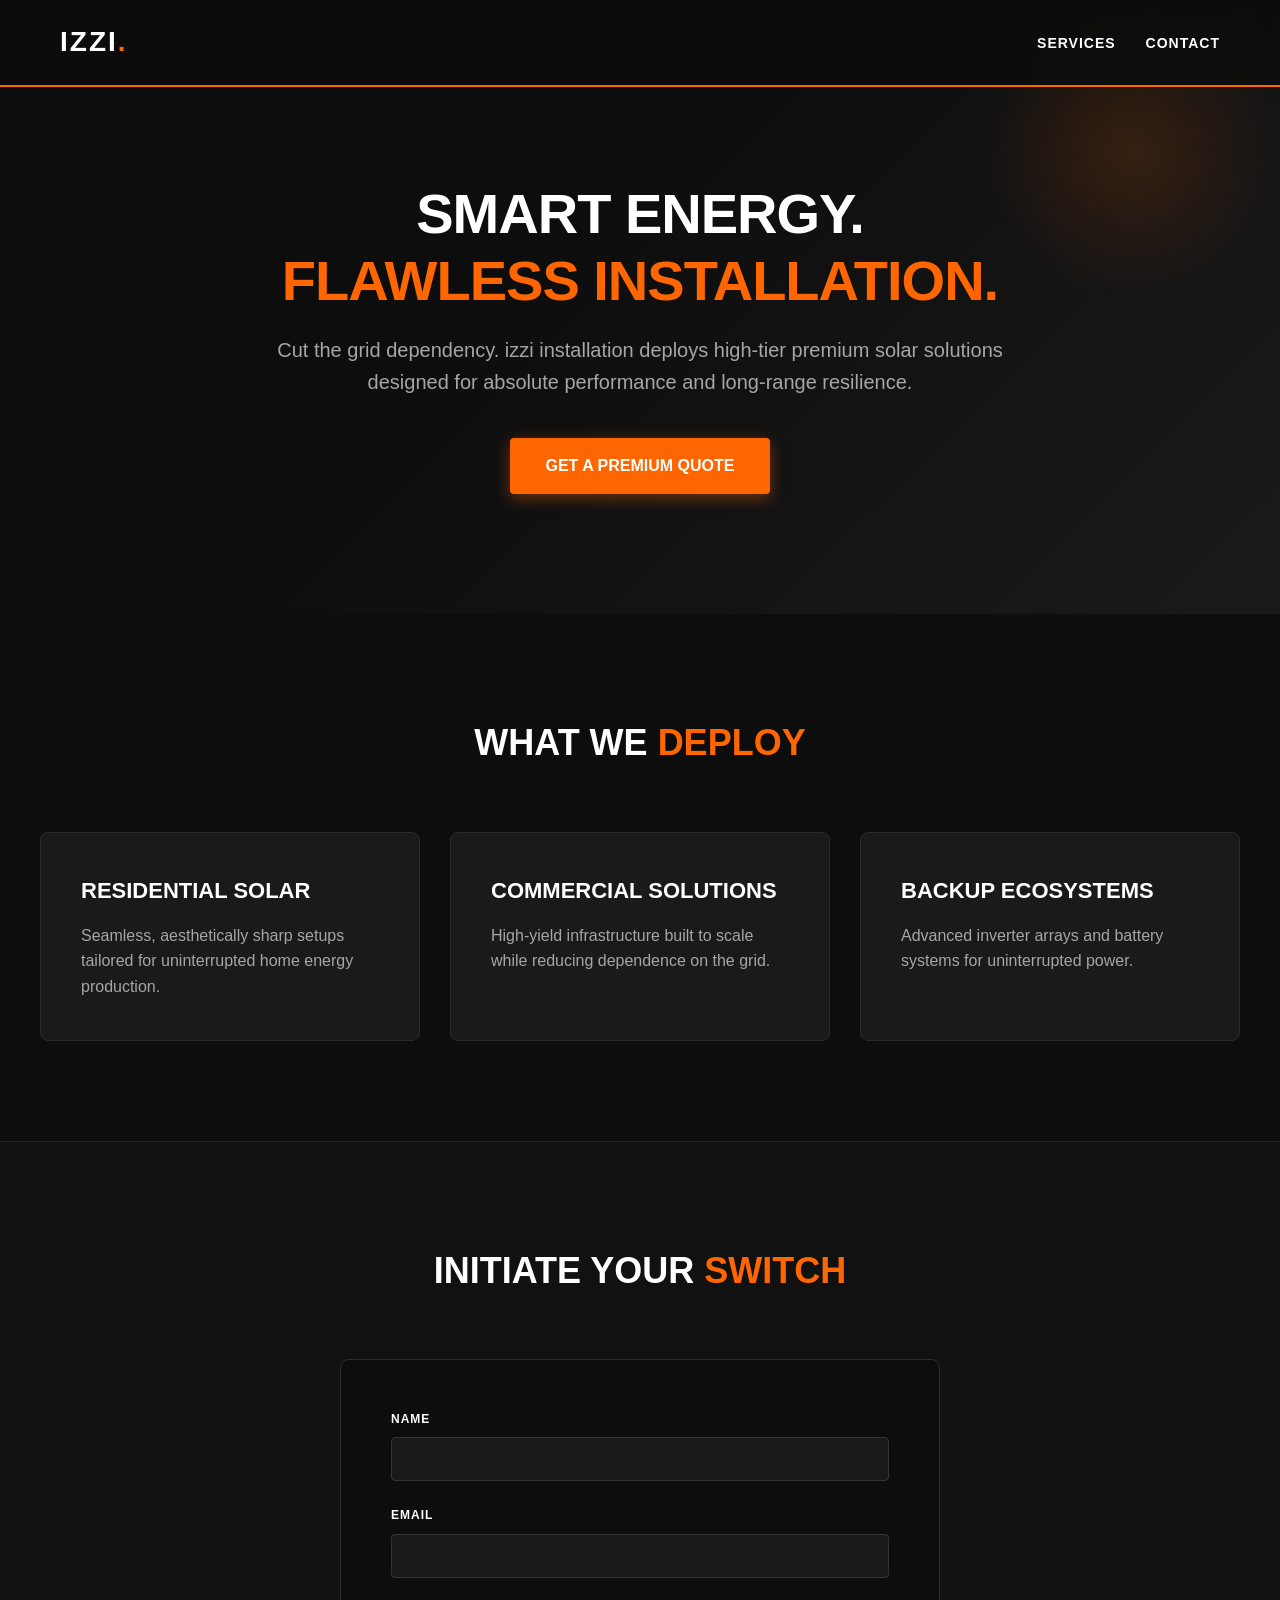
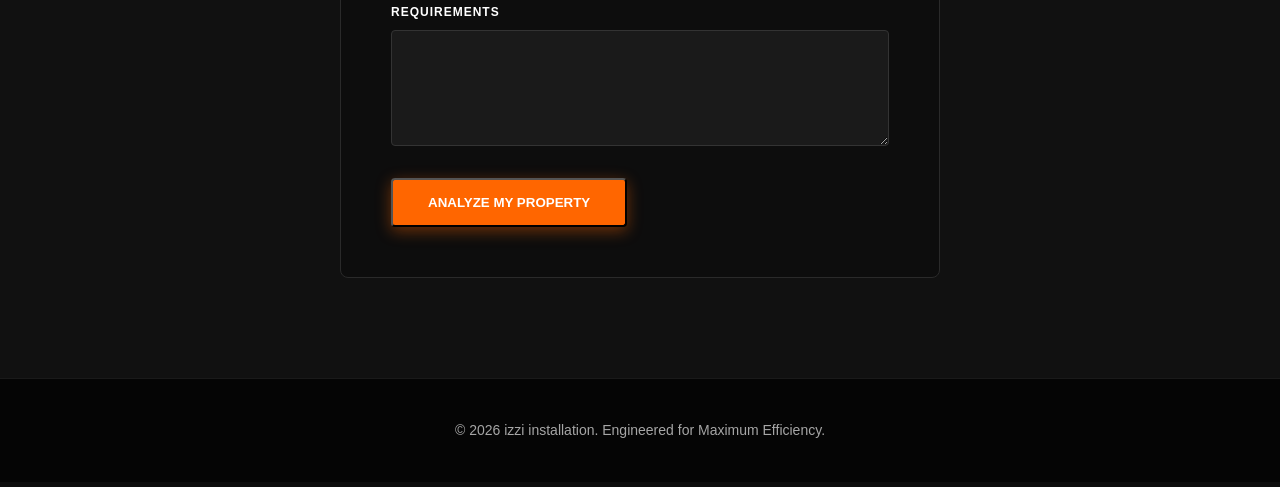
==== index.html @ 08e8c14a "Initial commit" ====
<!DOCTYPE html>
<html lang="en">
<head>
<meta charset="UTF-8">
<meta name="viewport" content="width=device-width,initial-scale=1.0">
<title>izzi installation</title>
<link rel="stylesheet" href="style.css">
</head>
<body>
<header class="site-header">
<div class="header-container">
<div class="logo"><a href="#">izzi<span>.</span></a></div>
<nav class="main-nav">
<ul>
<li><a href="#services">Services</a></li>
<li><a href="#contact">Contact</a></li>
</ul>
</nav>
</div>
</header>

<section class="hero">
<div class="hero-content">
<h1>Smart Energy.<span>Flawless Installation.</span></h1>
<p>Cut the grid dependency. izzi installation deploys high-tier premium solar solutions designed for absolute performance and long-range resilience.</p>
<a href="#contact" class="btn-primary">Get a Premium Quote</a>
</div>
</section>

<section id="services" class="section-padding">
<h2 class="section-title">What We <span>Deploy</span></h2>
<div class="grid-3">
<div class="card"><h3>Residential Solar</h3><p>Seamless, aesthetically sharp setups tailored for uninterrupted home energy production.</p></div>
<div class="card"><h3>Commercial Solutions</h3><p>High-yield infrastructure built to scale while reducing dependence on the grid.</p></div>
<div class="card"><h3>Backup Ecosystems</h3><p>Advanced inverter arrays and battery systems for uninterrupted power.</p></div>
</div>
</section>

<section id="contact" class="section-padding contact-section">
<h2 class="section-title">Initiate Your <span>Switch</span></h2>
<div class="form-container">
<form onsubmit="event.preventDefault();alert('Thank you! This demo form is static. Connect Formspree, Basin or Netlify Forms for production.');">
<div class="form-group"><label>Name</label><input required></div>
<div class="form-group"><label>Email</label><input type="email" required></div>
<div class="form-group"><label>Requirements</label><textarea rows="5" required></textarea></div>
<button class="btn-primary" type="submit">Analyze My Property</button>
</form>
</div>
</section>

<footer class="site-footer">
<p>&copy; 2026 izzi installation. Engineered for Maximum Efficiency.</p>
</footer>
</body>
</html>
---- style.css ----
/*
Theme Name: izzi installation Custom Theme
Author: Custom Developer
Description: A highly sophisticated, high-contrast theme designed for a premier solar installation business.
Version: 1.0
License: GNU General Public License v2 or later
Text Domain: izzi-installation
*/

:root {
    --bg-dark: #0d0d0d;
    --bg-card: #1a1a1a;
    --solar-orange: #ff6600;
    --solar-glow: #ff8533;
    --text-white: #ffffff;
    --text-muted: #a6a6a6;
    --pure-white: #ffffff;
}

* {
    box-sizing: border-box;
    margin: 0;
    padding: 0;
}

body {
    font-family: 'Segoe UI', Roboto, Helvetica, Arial, sans-serif;
    background-color: var(--bg-dark);
    color: var(--text-white);
    line-height: 1.6;
    overflow-x: hidden;
}

a {
    color: var(--solar-orange);
    text-decoration: none;
    transition: all 0.3s ease;
}

a:hover {
    color: var(--solar-glow);
}

/* Header & Navigation */
.site-header {
    background-color: rgba(13, 13, 13, 0.95);
    border-bottom: 2px solid var(--solar-orange);
    position: fixed;
    width: 100%;
    top: 0;
    z-index: 1000;
    backdrop-filter: blur(10px);
}

.header-container {
    max-width: 1200px;
    margin: 0 auto;
    padding: 20px;
    display: flex;
    justify-content: space-between;
    align-items: center;
}

.logo a {
    font-size: 28px;
    font-weight: 900;
    text-transform: uppercase;
    letter-spacing: 2px;
    color: var(--pure-white);
}

.logo span {
    color: var(--solar-orange);
}

.main-nav ul {
    display: flex;
    list-style: none;
    gap: 30px;
}

.main-nav a {
    color: var(--text-white);
    font-weight: 600;
    text-transform: uppercase;
    font-size: 14px;
    letter-spacing: 1px;
}

.main-nav a:hover {
    color: var(--solar-orange);
}

/* Hero Section */
.hero {
    padding: 180px 20px 120px 20px;
    background: linear-gradient(135deg, #0d0d0d 40%, #1a1a1a 100%);
    position: relative;
    text-align: center;
}

.hero::after {
    content: '';
    position: absolute;
    top: 0;
    right: 0;
    width: 300px;
    height: 300px;
    background: radial-gradient(circle, rgba(255,102,0,0.15) 0%, rgba(0,0,0,0) 70%);
    pointer-events: none;
}

.hero-content {
    max-width: 800px;
    margin: 0 auto;
}

.hero h1 {
    font-size: 56px;
    font-weight: 800;
    line-height: 1.2;
    margin-bottom: 20px;
    text-transform: uppercase;
    letter-spacing: -1px;
}

.hero h1 span {
    color: var(--solar-orange);
    display: block;
}

.hero p {
    font-size: 20px;
    color: var(--text-muted);
    margin-bottom: 40px;
}

/* Call to Actions Buttons */
.btn-primary {
    background-color: var(--solar-orange);
    color: var(--pure-white);
    padding: 15px 35px;
    font-weight: 700;
    text-transform: uppercase;
    border-radius: 4px;
    display: inline-block;
    box-shadow: 0 4px 15px rgba(255, 102, 0, 0.4);
}

.btn-primary:hover {
    background-color: var(--solar-glow);
    color: var(--pure-white);
    transform: translateY(-2px);
    box-shadow: 0 6px 20px rgba(255, 102, 0, 0.6);
}

/* Grid Layouts */
.section-padding {
    padding: 100px 20px;
}

.section-title {
    text-align: center;
    font-size: 36px;
    font-weight: 800;
    text-transform: uppercase;
    margin-bottom: 60px;
}

.section-title span {
    color: var(--solar-orange);
}

.grid-3 {
    max-width: 1200px;
    margin: 0 auto;
    display: grid;
    grid-template-columns: repeat(auto-fit, minmax(300px, 1fr));
    gap: 30px;
}

/* Cards (Services / Tech specs) */
.card {
    background-color: var(--bg-card);
    padding: 40px;
    border-radius: 8px;
    border: 1px solid #2a2a2a;
    transition: all 0.3s cubic-bezier(0.25, 0.8, 0.25, 1);
    position: relative;
    overflow: hidden;
}

.card:hover {
    transform: translateY(-5px);
    border-color: var(--solar-orange);
}

.card::before {
    content: '';
    position: absolute;
    top: 0;
    left: 0;
    width: 4px;
    height: 100%;
    background-color: var(--solar-orange);
    transform: scaleY(0);
    transition: transform 0.3s ease;
}

.card:hover::before {
    transform: scaleY(1);
}

.card h3 {
    font-size: 22px;
    margin-bottom: 15px;
    text-transform: uppercase;
}

.card p {
    color: var(--text-muted);
}

/* Form Styling */
.contact-section {
    background-color: #111;
    border-top: 1px solid #222;
}

.form-container {
    max-width: 600px;
    margin: 0 auto;
    background: var(--bg-dark);
    padding: 50px;
    border-radius: 8px;
    border: 1px solid #2a2a2a;
}

.form-group {
    margin-bottom: 25px;
}

.form-group label {
    display: block;
    font-weight: 600;
    margin-bottom: 8px;
    text-transform: uppercase;
    font-size: 12px;
    letter-spacing: 1px;
}

.form-group input, .form-group textarea {
    width: 100%;
    padding: 12px 15px;
    background-color: var(--bg-card);
    border: 1px solid #333;
    color: var(--text-white);
    border-radius: 4px;
    font-size: 16px;
}

.form-group input:focus, .form-group textarea:focus {
    outline: none;
    border-color: var(--solar-orange);
}

/* Footer */
.site-footer {
    background-color: #050505;
    padding: 40px 20px;
    text-align: center;
    border-top: 1px solid #1a1a1a;
    color: var(--text-muted);
    font-size: 14px;
}
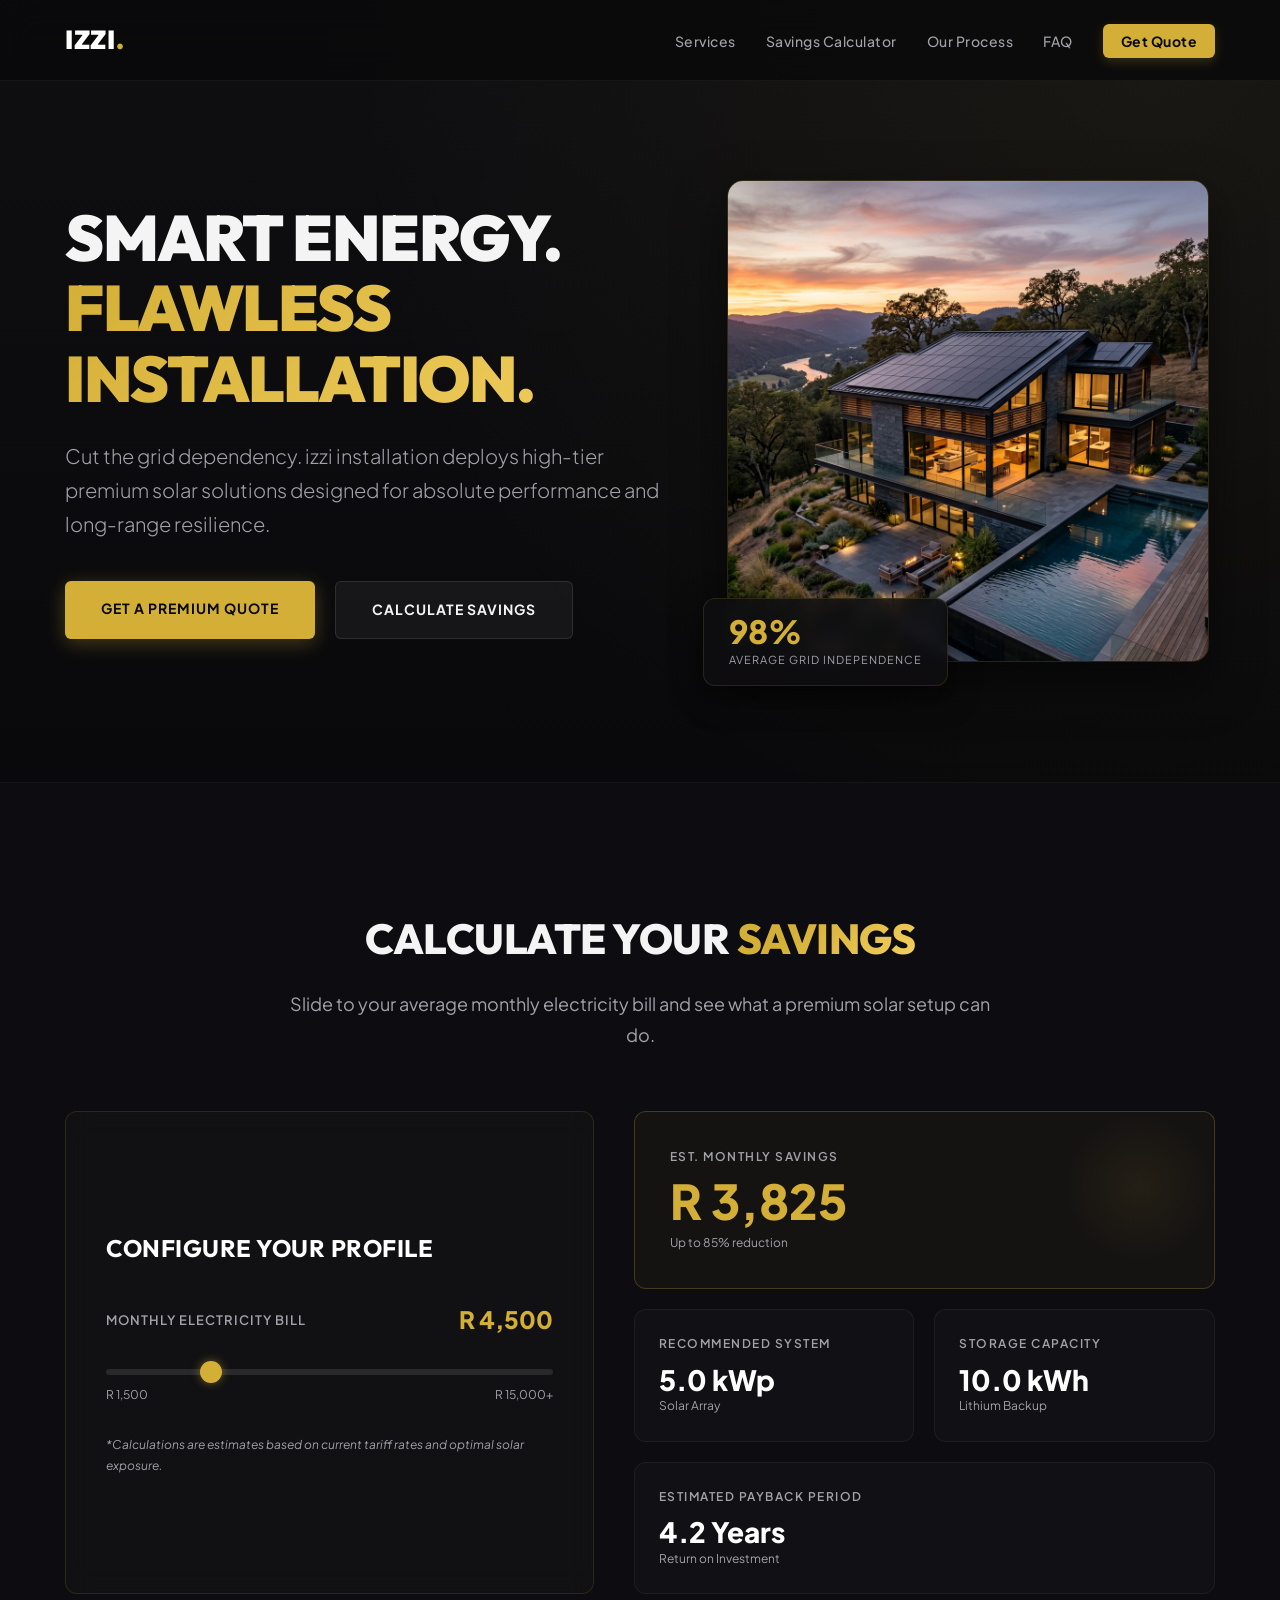
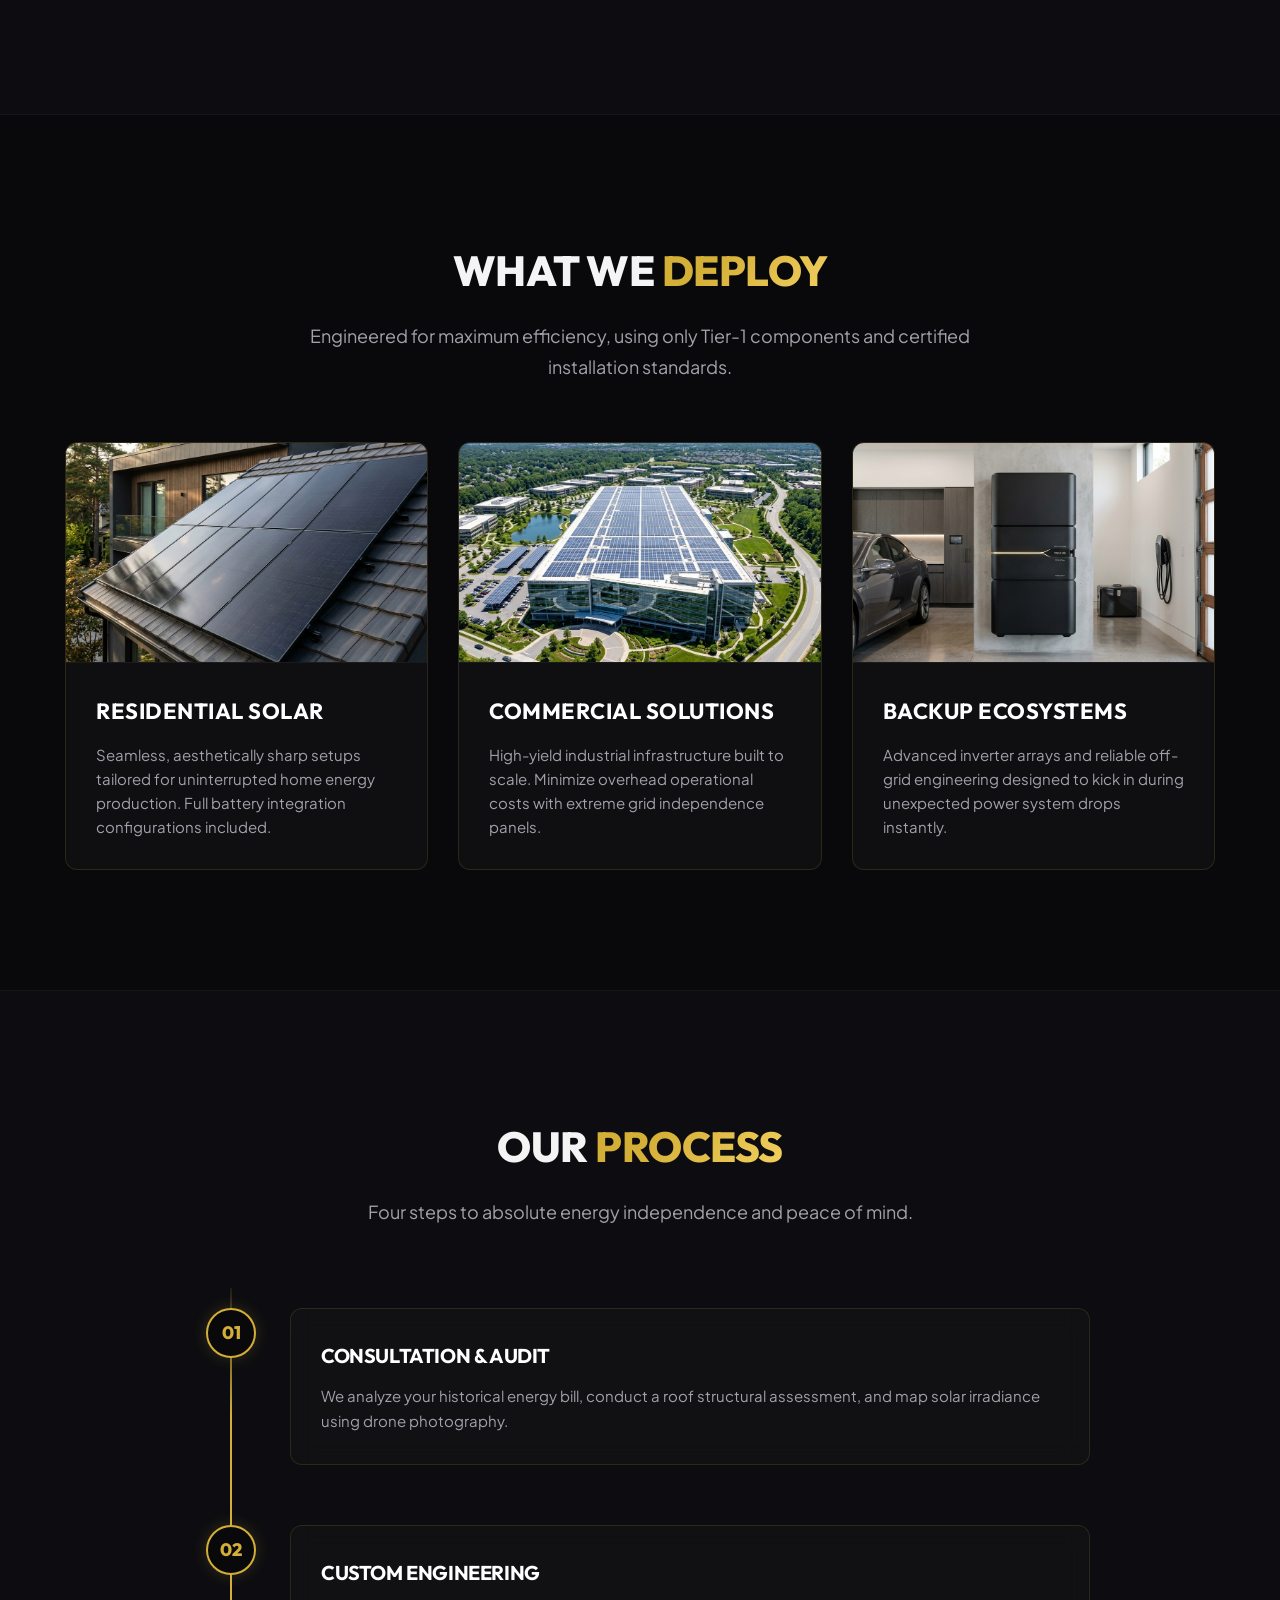
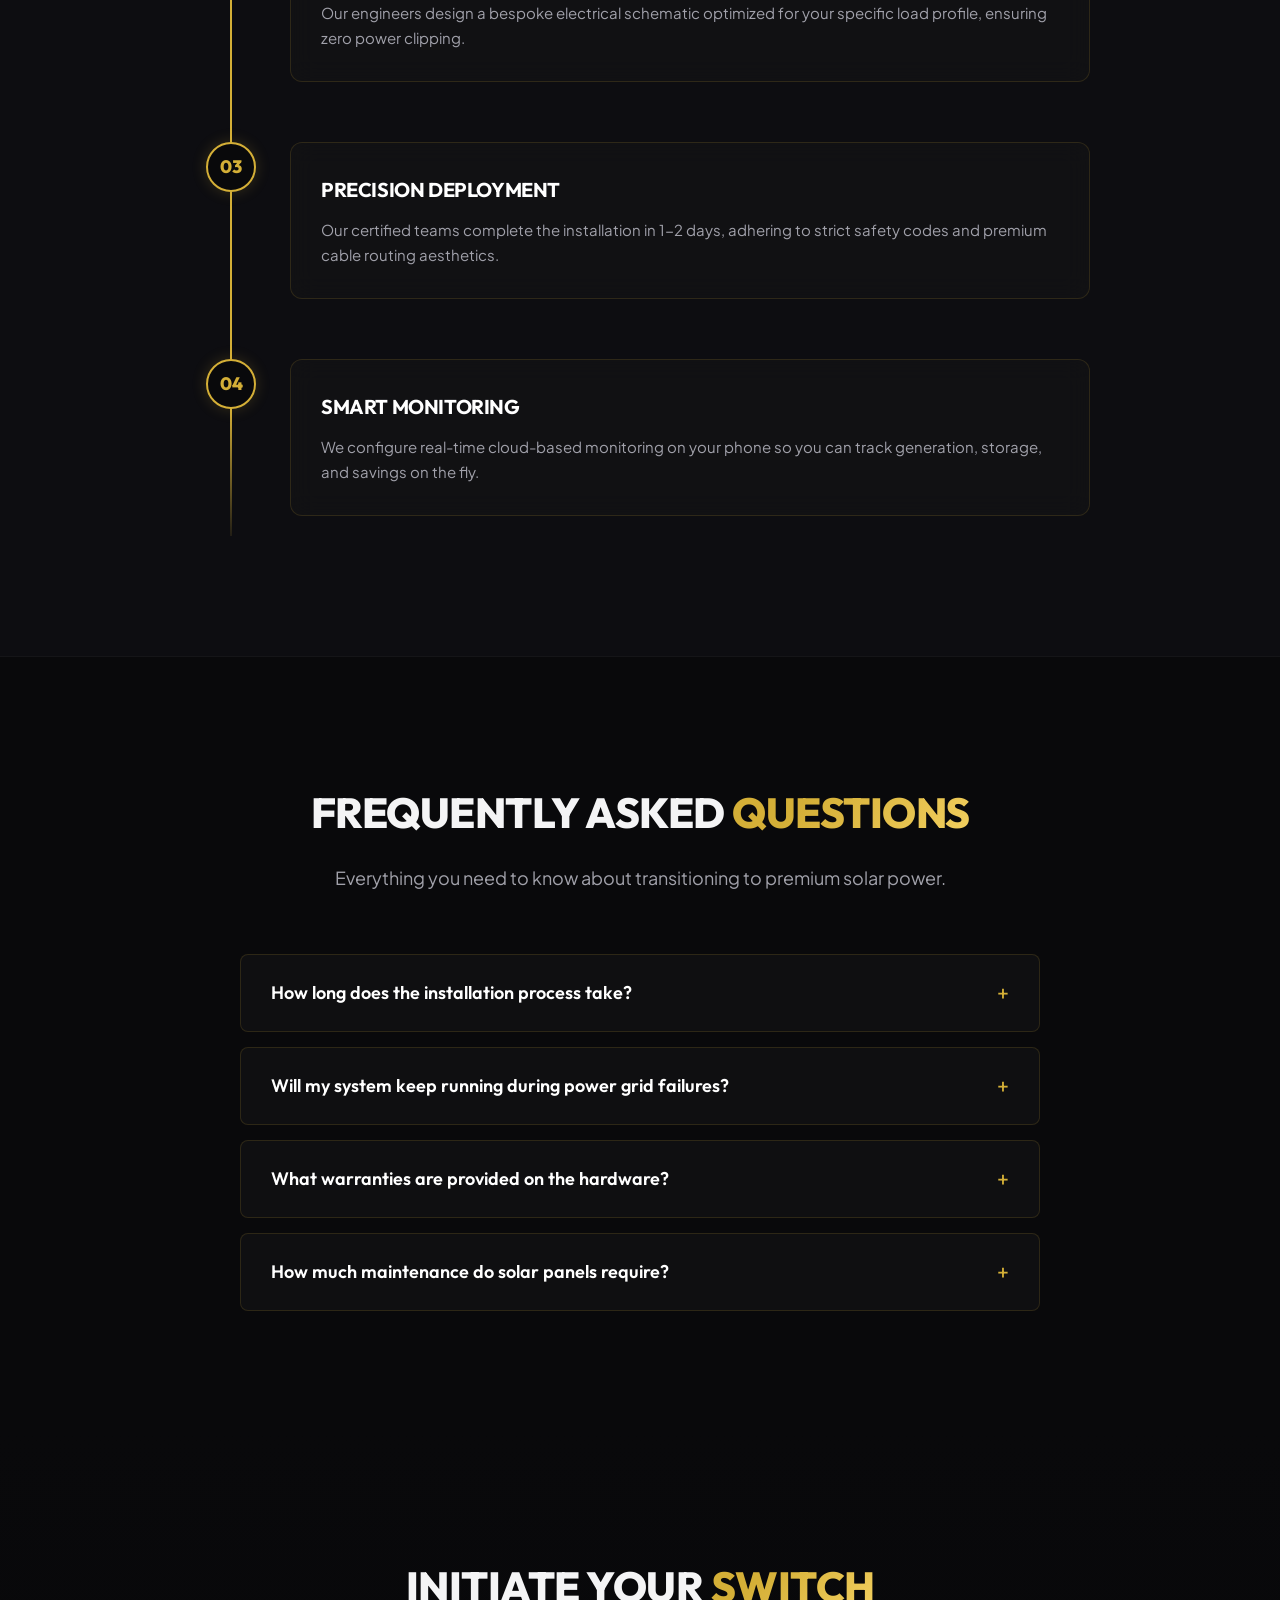
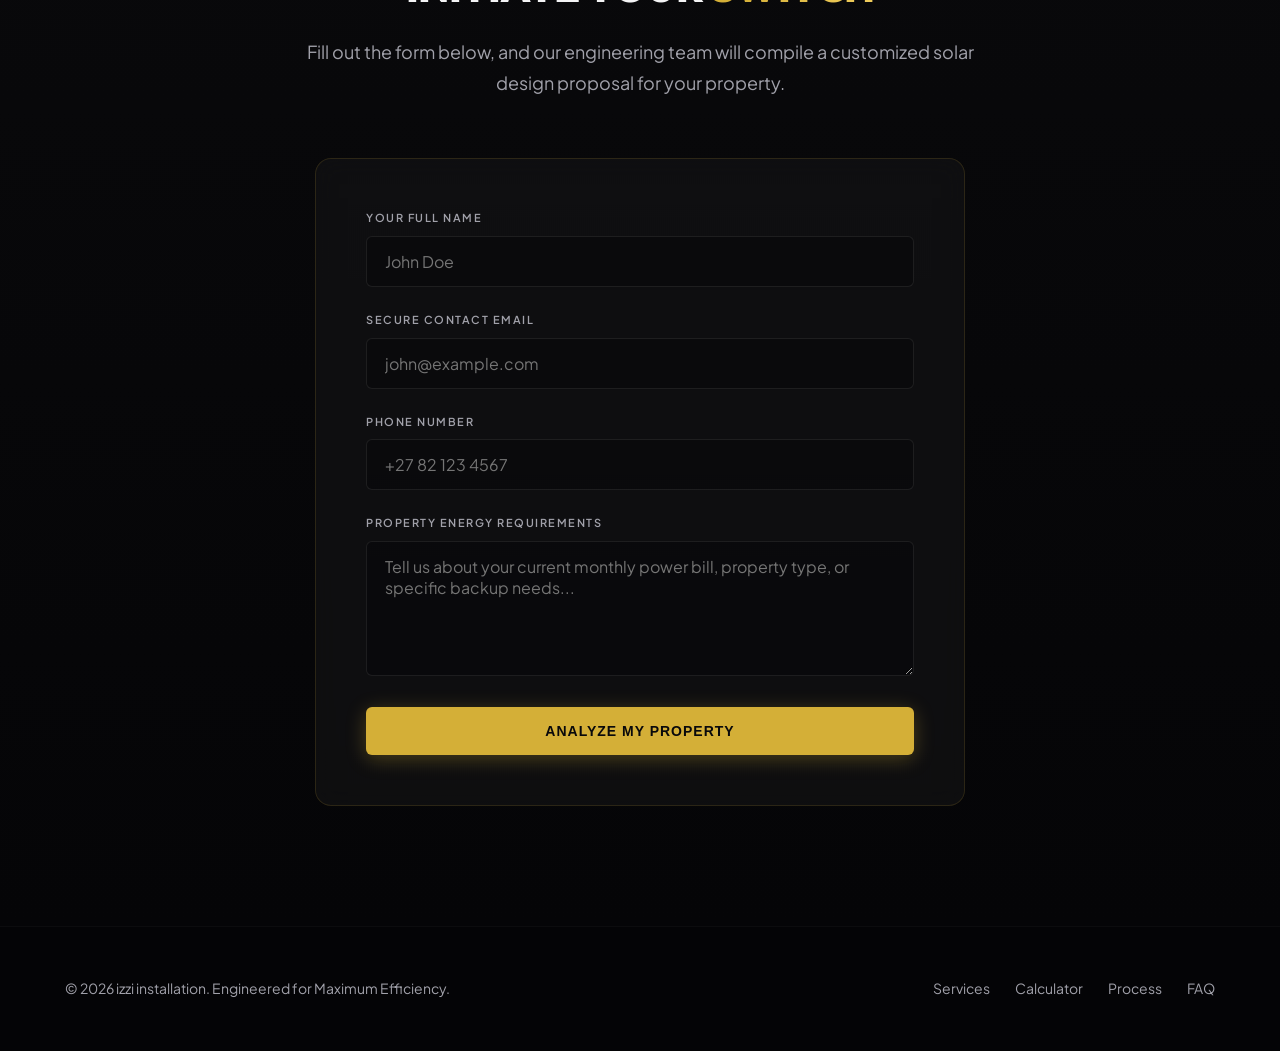
==== commit bfe1a535: "Expand website with savings calculator, timeline, hardware showcase, FAQs, and premium images" ====
--- a/index.html
+++ b/index.html
@@ -1,55 +1,357 @@
 <!DOCTYPE html>
 <html lang="en">
 <head>
-<meta charset="UTF-8">
-<meta name="viewport" content="width=device-width,initial-scale=1.0">
-<title>izzi installation</title>
-<link rel="stylesheet" href="style.css">
+    <meta charset="UTF-8">
+    <meta name="viewport" content="width=device-width, initial-scale=1.0">
+    <title>izzi installation | Premium Solar & Energy Storage</title>
+    <!-- Google Fonts for Premium Typography -->
+    <link rel="preconnect" href="https://fonts.googleapis.com">
+    <link rel="preconnect" href="https://fonts.gstatic.com" crossorigin>
+    <link href="https://fonts.googleapis.com/css2?family=Outfit:wght@300;400;500;600;700;800;900&family=Plus+Jakarta+Sans:wght@300;400;500;600;700;800&display=swap" rel="stylesheet">
+    <link rel="stylesheet" href="style.css">
 </head>
 <body>
-<header class="site-header">
-<div class="header-container">
-<div class="logo"><a href="#">izzi<span>.</span></a></div>
-<nav class="main-nav">
-<ul>
-<li><a href="#services">Services</a></li>
-<li><a href="#contact">Contact</a></li>
-</ul>
-</nav>
-</div>
-</header>
-
-<section class="hero">
-<div class="hero-content">
-<h1>Smart Energy.<span>Flawless Installation.</span></h1>
-<p>Cut the grid dependency. izzi installation deploys high-tier premium solar solutions designed for absolute performance and long-range resilience.</p>
-<a href="#contact" class="btn-primary">Get a Premium Quote</a>
-</div>
-</section>
-
-<section id="services" class="section-padding">
-<h2 class="section-title">What We <span>Deploy</span></h2>
-<div class="grid-3">
-<div class="card"><h3>Residential Solar</h3><p>Seamless, aesthetically sharp setups tailored for uninterrupted home energy production.</p></div>
-<div class="card"><h3>Commercial Solutions</h3><p>High-yield infrastructure built to scale while reducing dependence on the grid.</p></div>
-<div class="card"><h3>Backup Ecosystems</h3><p>Advanced inverter arrays and battery systems for uninterrupted power.</p></div>
-</div>
-</section>
-
-<section id="contact" class="section-padding contact-section">
-<h2 class="section-title">Initiate Your <span>Switch</span></h2>
-<div class="form-container">
-<form onsubmit="event.preventDefault();alert('Thank you! This demo form is static. Connect Formspree, Basin or Netlify Forms for production.');">
-<div class="form-group"><label>Name</label><input required></div>
-<div class="form-group"><label>Email</label><input type="email" required></div>
-<div class="form-group"><label>Requirements</label><textarea rows="5" required></textarea></div>
-<button class="btn-primary" type="submit">Analyze My Property</button>
-</form>
-</div>
-</section>
-
-<footer class="site-footer">
-<p>&copy; 2026 izzi installation. Engineered for Maximum Efficiency.</p>
-</footer>
+    <!-- Header & Navigation -->
+    <header class="site-header">
+        <div class="header-container">
+            <div class="logo"><a href="#">izzi<span>.</span></a></div>
+            <nav class="main-nav">
+                <ul>
+                    <li><a href="#services">Services</a></li>
+                    <li><a href="#calculator">Savings Calculator</a></li>
+                    <li><a href="#process">Our Process</a></li>
+                    <li><a href="#faq">FAQ</a></li>
+                    <li><a href="#contact" class="nav-cta">Get Quote</a></li>
+                </ul>
+            </nav>
+        </div>
+    </header>
+
+    <!-- Hero Section (Split Layout) -->
+    <section class="hero">
+        <div class="hero-container">
+            <div class="hero-content">
+                <h1>Smart Energy.<span>Flawless Installation.</span></h1>
+                <p>Cut the grid dependency. izzi installation deploys high-tier premium solar solutions designed for absolute performance and long-range resilience.</p>
+                <div class="hero-actions">
+                    <a href="#contact" class="btn-primary">Get a Premium Quote</a>
+                    <a href="#calculator" class="btn-secondary">Calculate Savings</a>
+                </div>
+            </div>
+            <div class="hero-image-container">
+                <div class="hero-image-wrapper">
+                    <img src="assets/hero_solar.png" alt="Sleek Modern Solar Villa" class="hero-image">
+                    <div class="hero-badge">
+                        <span class="badge-number">98%</span>
+                        <span class="badge-text">Average Grid Independence</span>
+                    </div>
+                </div>
+            </div>
+        </div>
+    </section>
+
+    <!-- Interactive Solar Savings Calculator -->
+    <section id="calculator" class="section-padding calculator-section">
+        <div class="container">
+            <div class="section-header">
+                <h2 class="section-title">Calculate Your <span>Savings</span></h2>
+                <p class="section-subtitle">Slide to your average monthly electricity bill and see what a premium solar setup can do.</p>
+            </div>
+            
+            <div class="calculator-grid">
+                <div class="calculator-inputs card">
+                    <h3>Configure Your Profile</h3>
+                    <div class="input-group">
+                        <div class="slider-header">
+                            <label for="bill-slider">Monthly Electricity Bill</label>
+                            <span class="slider-value">R <span id="bill-val-display">4,500</span></span>
+                        </div>
+                        <input type="range" id="bill-slider" min="1500" max="15000" step="500" value="4500" class="custom-slider">
+                        <div class="slider-labels">
+                            <span>R 1,500</span>
+                            <span>R 15,000+</span>
+                        </div>
+                    </div>
+                    <div class="calculator-note">
+                        <p>*Calculations are estimates based on current tariff rates and optimal solar exposure.</p>
+                    </div>
+                </div>
+
+                <div class="calculator-results">
+                    <div class="result-card highlight">
+                        <span class="result-label">Est. Monthly Savings</span>
+                        <span class="result-value">R <span id="savings-val">3,825</span></span>
+                        <span class="result-meta">Up to 85% reduction</span>
+                    </div>
+                    <div class="result-sub-grid">
+                        <div class="result-card">
+                            <span class="result-label">Recommended System</span>
+                            <span class="result-value-small"><span id="system-size">5.0</span> kWp</span>
+                            <span class="result-meta">Solar Array</span>
+                        </div>
+                        <div class="result-card">
+                            <span class="result-label">Storage Capacity</span>
+                            <span class="result-value-small"><span id="battery-size">10.0</span> kWh</span>
+                            <span class="result-meta">Lithium Backup</span>
+                        </div>
+                        <div class="result-card full-width">
+                            <span class="result-label">Estimated Payback Period</span>
+                            <span class="result-value-small"><span id="payback-years">4.8</span> Years</span>
+                            <span class="result-meta">Return on Investment</span>
+                        </div>
+                    </div>
+                </div>
+            </div>
+        </div>
+    </section>
+
+    <!-- Services / Hardware Showcase -->
+    <section id="services" class="section-padding services-section">
+        <div class="container">
+            <div class="section-header">
+                <h2 class="section-title">What We <span>Deploy</span></h2>
+                <p class="section-subtitle">Engineered for maximum efficiency, using only Tier-1 components and certified installation standards.</p>
+            </div>
+            <div class="grid-3">
+                <!-- Service 1 -->
+                <div class="card service-card">
+                    <div class="card-image-wrapper">
+                        <img src="assets/residential_solar.png" alt="Residential Solar" class="card-image">
+                    </div>
+                    <div class="card-content">
+                        <h3>Residential Solar</h3>
+                        <p>Seamless, aesthetically sharp setups tailored for uninterrupted home energy production. Full battery integration configurations included.</p>
+                    </div>
+                </div>
+                <!-- Service 2 -->
+                <div class="card service-card">
+                    <div class="card-image-wrapper">
+                        <img src="assets/commercial_solar.png" alt="Commercial Solar" class="card-image">
+                    </div>
+                    <div class="card-content">
+                        <h3>Commercial Solutions</h3>
+                        <p>High-yield industrial infrastructure built to scale. Minimize overhead operational costs with extreme grid independence panels.</p>
+                    </div>
+                </div>
+                <!-- Service 3 -->
+                <div class="card service-card">
+                    <div class="card-image-wrapper">
+                        <img src="assets/battery_backup.png" alt="Battery Backup" class="card-image">
+                    </div>
+                    <div class="card-content">
+                        <h3>Backup Ecosystems</h3>
+                        <p>Advanced inverter arrays and reliable off-grid engineering designed to kick in during unexpected power system drops instantly.</p>
+                    </div>
+                </div>
+            </div>
+        </div>
+    </section>
+
+    <!-- "Our Process" Timeline Section -->
+    <section id="process" class="section-padding process-section">
+        <div class="container">
+            <div class="section-header">
+                <h2 class="section-title">Our <span>Process</span></h2>
+                <p class="section-subtitle">Four steps to absolute energy independence and peace of mind.</p>
+            </div>
+            
+            <div class="timeline">
+                <div class="timeline-item">
+                    <div class="timeline-number">01</div>
+                    <div class="timeline-content">
+                        <h3>Consultation & Audit</h3>
+                        <p>We analyze your historical energy bill, conduct a roof structural assessment, and map solar irradiance using drone photography.</p>
+                    </div>
+                </div>
+                <div class="timeline-item">
+                    <div class="timeline-number">02</div>
+                    <div class="timeline-content">
+                        <h3>Custom Engineering</h3>
+                        <p>Our engineers design a bespoke electrical schematic optimized for your specific load profile, ensuring zero power clipping.</p>
+                    </div>
+                </div>
+                <div class="timeline-item">
+                    <div class="timeline-number">03</div>
+                    <div class="timeline-content">
+                        <h3>Precision Deployment</h3>
+                        <p>Our certified teams complete the installation in 1-2 days, adhering to strict safety codes and premium cable routing aesthetics.</p>
+                    </div>
+                </div>
+                <div class="timeline-item">
+                    <div class="timeline-number">04</div>
+                    <div class="timeline-content">
+                        <h3>Smart Monitoring</h3>
+                        <p>We configure real-time cloud-based monitoring on your phone so you can track generation, storage, and savings on the fly.</p>
+                    </div>
+                </div>
+            </div>
+        </div>
+    </section>
+
+    <!-- FAQ Accordion Section -->
+    <section id="faq" class="section-padding faq-section">
+        <div class="container">
+            <div class="section-header">
+                <h2 class="section-title">Frequently Asked <span>Questions</span></h2>
+                <p class="section-subtitle">Everything you need to know about transitioning to premium solar power.</p>
+            </div>
+
+            <div class="faq-accordion">
+                <div class="faq-item">
+                    <button class="faq-question">
+                        <span>How long does the installation process take?</span>
+                        <span class="faq-icon">+</span>
+                    </button>
+                    <div class="faq-answer">
+                        <p>For standard residential systems, physical installation takes 1 to 2 days. The engineering design phase takes about 3-5 days prior, and municipal approval timelines vary depending on your local grid authority.</p>
+                    </div>
+                </div>
+                
+                <div class="faq-item">
+                    <button class="faq-question">
+                        <span>Will my system keep running during power grid failures?</span>
+                        <span class="faq-icon">+</span>
+                    </button>
+                    <div class="faq-answer">
+                        <p>Yes. If your system includes a hybrid inverter and battery backup (our standard deployment), the system will switch to battery power within 10 milliseconds of a grid failure, ensuring your lights, internet, and appliances stay on without interruption.</p>
+                    </div>
+                </div>
+
+                <div class="faq-item">
+                    <button class="faq-question">
+                        <span>What warranties are provided on the hardware?</span>
+                        <span class="faq-icon">+</span>
+                    </button>
+                    <div class="faq-answer">
+                        <p>We source only Tier-1 equipment: Solar panels come with a 25-year linear output warranty, hybrid inverters carry a 5 to 10-year warranty, and lithium batteries feature a 10-year (or 6,000 cycle) warranty. We also provide a 2-year warranty on our installation workmanship.</p>
+                    </div>
+                </div>
+
+                <div class="faq-item">
+                    <button class="faq-question">
+                        <span>How much maintenance do solar panels require?</span>
+                        <span class="faq-icon">+</span>
+                    </button>
+                    <div class="faq-answer">
+                        <p>Very little. Because there are no moving parts, maintenance is minimal. We recommend a gentle wash of the panels every 6 months to remove dust or leaves, which ensures they continue operating at peak efficiency.</p>
+                    </div>
+                </div>
+            </div>
+        </div>
+    </section>
+
+    <!-- Contact Form Section -->
+    <section id="contact" class="section-padding contact-section">
+        <div class="container">
+            <div class="section-header">
+                <h2 class="section-title">Initiate Your <span>Switch</span></h2>
+                <p class="section-subtitle">Fill out the form below, and our engineering team will compile a customized solar design proposal for your property.</p>
+            </div>
+            <div class="form-container">
+                <form onsubmit="event.preventDefault(); alert('Thank you! Your custom energy profile request has been received. Our engineering team will contact you shortly.');">
+                    <div class="form-group">
+                        <label for="client-name">Your Full Name</label>
+                        <input id="client-name" type="text" placeholder="John Doe" required>
+                    </div>
+                    <div class="form-group">
+                        <label for="client-email">Secure Contact Email</label>
+                        <input id="client-email" type="email" placeholder="john@example.com" required>
+                    </div>
+                    <div class="form-group">
+                        <label for="client-phone">Phone Number</label>
+                        <input id="client-phone" type="tel" placeholder="+27 82 123 4567" required>
+                    </div>
+                    <div class="form-group">
+                        <label for="client-message">Property Energy Requirements</label>
+                        <textarea id="client-message" rows="5" placeholder="Tell us about your current monthly power bill, property type, or specific backup needs..." required></textarea>
+                    </div>
+                    <button class="btn-primary form-submit-btn" type="submit">Analyze My Property</button>
+                </form>
+            </div>
+        </div>
+    </section>
+
+    <!-- Footer -->
+    <footer class="site-footer">
+        <div class="container">
+            <p>&copy; 2026 izzi installation. Engineered for Maximum Efficiency.</p>
+            <div class="footer-links">
+                <a href="#services">Services</a>
+                <a href="#calculator">Calculator</a>
+                <a href="#process">Process</a>
+                <a href="#faq">FAQ</a>
+            </div>
+        </div>
+    </footer>
+
+    <!-- JavaScript for Interactive Components -->
+    <script>
+        // --- Savings Calculator Logic ---
+        const billSlider = document.getElementById('bill-slider');
+        const billValDisplay = document.getElementById('bill-val-display');
+        const savingsVal = document.getElementById('savings-val');
+        const systemSize = document.getElementById('system-size');
+        const batterySize = document.getElementById('battery-size');
+        const paybackYears = document.getElementById('payback-years');
+
+        function formatNumber(num) {
+            return num.toString().replace(/\B(?=(\d{3})+(?!\d))/g, ",");
+        }
+
+        function calculateSolar() {
+            const bill = parseInt(billSlider.value);
+            
+            // Display current bill
+            billValDisplay.textContent = formatNumber(bill);
+
+            // 1. Est. Monthly Savings (approx 85% of bill)
+            const savings = Math.round(bill * 0.85);
+            savingsVal.textContent = formatNumber(savings);
+
+            // 2. Recommended System Size (kWp)
+            // Roughly: R1500 bill = 1.5kWp system
+            const kWp = (bill / 900).toFixed(1);
+            systemSize.textContent = kWp;
+
+            // 3. Storage Capacity (kWh)
+            // Roughly: double the kWp for normal day/night backup ratio
+            const kWh = (kWp * 2).toFixed(1);
+            batterySize.textContent = kWh;
+
+            // 4. Payback Period (years)
+            // Est. System Cost: R16,500 per kWp + R11,000 per kWh of battery
+            const systemCost = (parseFloat(kWp) * 16500) + (parseFloat(kWh) * 11000);
+            const annualSavings = savings * 12;
+            const payback = (systemCost / annualSavings).toFixed(1);
+            paybackYears.textContent = payback;
+        }
+
+        billSlider.addEventListener('input', calculateSolar);
+        // Run initial calculation
+        calculateSolar();
+
+
+        // --- FAQ Accordion Logic ---
+        const faqItems = document.querySelectorAll('.faq-item');
+
+        faqItems.forEach(item => {
+            const question = item.querySelector('.faq-question');
+            question.addEventListener('click', () => {
+                const isOpen = item.classList.contains('active');
+                
+                // Close all other FAQ items
+                faqItems.forEach(otherItem => {
+                    otherItem.classList.remove('active');
+                    otherItem.querySelector('.faq-icon').textContent = '+';
+                });
+
+                // Toggle current item
+                if (!isOpen) {
+                    item.classList.add('active');
+                    item.querySelector('.faq-icon').textContent = '−';
+                }
+            });
+        });
+    </script>
 </body>
 </html>
--- a/style.css
+++ b/style.css
@@ -2,19 +2,22 @@
 Theme Name: izzi installation Custom Theme
 Author: Custom Developer
 Description: A highly sophisticated, high-contrast theme designed for a premier solar installation business.
-Version: 1.0
+Version: 2.0
 License: GNU General Public License v2 or later
 Text Domain: izzi-installation
 */
 
 :root {
-    --bg-dark: #0d0d0d;
-    --bg-card: #1a1a1a;
-    --solar-orange: #ff6600;
-    --solar-glow: #ff8533;
-    --text-white: #ffffff;
-    --text-muted: #a6a6a6;
+    --bg-dark: #09090b;
+    --bg-card: rgba(20, 20, 23, 0.6);
+    --solar-gold: #d4af37;
+    --solar-glow: #f3d060;
+    --text-white: #f4f4f5;
+    --text-muted: #a1a1aa;
     --pure-white: #ffffff;
+    --border-color: rgba(212, 175, 55, 0.15);
+    --border-hover: rgba(212, 175, 55, 0.4);
+    --glass-bg: rgba(15, 15, 18, 0.85);
 }
 
 * {
@@ -23,221 +26,700 @@
     padding: 0;
 }
 
+html {
+    scroll-behavior: smooth;
+}
+
 body {
-    font-family: 'Segoe UI', Roboto, Helvetica, Arial, sans-serif;
+    font-family: 'Plus Jakarta Sans', sans-serif;
     background-color: var(--bg-dark);
     color: var(--text-white);
-    line-height: 1.6;
+    line-height: 1.7;
     overflow-x: hidden;
 }
 
+h1, h2, h3, h4, .logo a {
+    font-family: 'Outfit', sans-serif;
+    letter-spacing: -0.02em;
+}
+
 a {
-    color: var(--solar-orange);
+    color: var(--solar-gold);
     text-decoration: none;
-    transition: all 0.3s ease;
+    transition: all 0.3s cubic-bezier(0.16, 1, 0.3, 1);
 }
 
 a:hover {
     color: var(--solar-glow);
 }
 
+/* Container */
+.container {
+    max-width: 1200px;
+    margin: 0 auto;
+    padding: 0 25px;
+}
+
 /* Header & Navigation */
 .site-header {
-    background-color: rgba(13, 13, 13, 0.95);
-    border-bottom: 2px solid var(--solar-orange);
+    background-color: rgba(9, 9, 11, 0.8);
+    border-bottom: 1px solid rgba(255, 255, 255, 0.05);
     position: fixed;
     width: 100%;
     top: 0;
     z-index: 1000;
-    backdrop-filter: blur(10px);
+    backdrop-filter: blur(16px);
+    -webkit-backdrop-filter: blur(16px);
+    transition: all 0.3s ease;
 }
 
 .header-container {
     max-width: 1200px;
     margin: 0 auto;
-    padding: 20px;
+    padding: 18px 25px;
     display: flex;
     justify-content: space-between;
     align-items: center;
 }
 
 .logo a {
-    font-size: 28px;
+    font-size: 26px;
     font-weight: 900;
     text-transform: uppercase;
-    letter-spacing: 2px;
+    letter-spacing: 1px;
     color: var(--pure-white);
 }
 
 .logo span {
-    color: var(--solar-orange);
+    color: var(--solar-gold);
 }
 
 .main-nav ul {
     display: flex;
     list-style: none;
     gap: 30px;
+    align-items: center;
 }
 
 .main-nav a {
-    color: var(--text-white);
-    font-weight: 600;
+    color: var(--text-muted);
+    font-weight: 500;
+    font-size: 14px;
+    letter-spacing: 0.5px;
+}
+
+.main-nav a:hover {
+    color: var(--solar-gold);
+}
+
+.main-nav .nav-cta {
+    background: var(--solar-gold);
+    color: var(--bg-dark);
+    padding: 8px 18px;
+    border-radius: 6px;
+    font-weight: 700;
+    box-shadow: 0 4px 12px rgba(212, 175, 55, 0.2);
+}
+
+.main-nav .nav-cta:hover {
+    background: var(--solar-glow);
+    color: var(--bg-dark);
+    transform: translateY(-1px);
+    box-shadow: 0 6px 16px rgba(212, 175, 55, 0.4);
+}
+
+/* Section Common Headers */
+.section-padding {
+    padding: 120px 0;
+}
+
+.section-header {
+    text-align: center;
+    max-width: 700px;
+    margin: 0 auto 60px auto;
+}
+
+.section-title {
+    font-size: 42px;
+    font-weight: 800;
+    text-transform: uppercase;
+    letter-spacing: -0.5px;
+    margin-bottom: 15px;
+}
+
+.section-title span {
+    color: var(--solar-gold);
+    background: linear-gradient(135deg, var(--solar-gold) 30%, var(--solar-glow) 100%);
+    -webkit-background-clip: text;
+    -webkit-text-fill-color: transparent;
+}
+
+.section-subtitle {
+    color: var(--text-muted);
+    font-size: 18px;
+}
+
+/* Hero Section (Split Layout) */
+.hero {
+    padding: 180px 0 120px 0;
+    background: radial-gradient(circle at 90% 10%, rgba(212,175,55,0.06) 0%, rgba(9,9,11,0) 60%),
+                linear-gradient(180deg, #0f0f12 0%, #09090b 100%);
+    position: relative;
+    overflow: hidden;
+}
+
+.hero-container {
+    max-width: 1200px;
+    margin: 0 auto;
+    padding: 0 25px;
+    display: grid;
+    grid-template-columns: 1.1fr 0.9fr;
+    gap: 50px;
+    align-items: center;
+}
+
+.hero-content {
+    max-width: 620px;
+}
+
+.hero h1 {
+    font-size: 64px;
+    font-weight: 900;
+    line-height: 1.1;
+    margin-bottom: 25px;
+    text-transform: uppercase;
+    letter-spacing: -1.5px;
+}
+
+.hero h1 span {
+    color: var(--solar-gold);
+    background: linear-gradient(135deg, var(--solar-gold) 0%, var(--solar-glow) 100%);
+    -webkit-background-clip: text;
+    -webkit-text-fill-color: transparent;
+    display: block;
+}
+
+.hero p {
+    font-size: 20px;
+    color: var(--text-muted);
+    margin-bottom: 40px;
+    font-weight: 300;
+}
+
+.hero-actions {
+    display: flex;
+    gap: 20px;
+}
+
+.btn-primary {
+    background-color: var(--solar-gold);
+    color: var(--bg-dark);
+    padding: 16px 36px;
+    font-weight: 700;
     text-transform: uppercase;
     font-size: 14px;
     letter-spacing: 1px;
-}
-
-.main-nav a:hover {
-    color: var(--solar-orange);
-}
-
-/* Hero Section */
-.hero {
-    padding: 180px 20px 120px 20px;
-    background: linear-gradient(135deg, #0d0d0d 40%, #1a1a1a 100%);
+    border-radius: 6px;
+    display: inline-block;
+    border: none;
+    cursor: pointer;
+    box-shadow: 0 4px 20px rgba(212, 175, 55, 0.3);
+    transition: all 0.3s cubic-bezier(0.16, 1, 0.3, 1);
+}
+
+.btn-primary:hover {
+    background-color: var(--solar-glow);
+    transform: translateY(-2px);
+    box-shadow: 0 8px 30px rgba(212, 175, 55, 0.5);
+}
+
+.btn-secondary {
+    background-color: rgba(255, 255, 255, 0.05);
+    color: var(--text-white);
+    padding: 16px 36px;
+    font-weight: 700;
+    text-transform: uppercase;
+    font-size: 14px;
+    letter-spacing: 1px;
+    border-radius: 6px;
+    display: inline-block;
+    border: 1px solid rgba(255, 255, 255, 0.1);
+    transition: all 0.3s cubic-bezier(0.16, 1, 0.3, 1);
+}
+
+.btn-secondary:hover {
+    background-color: rgba(255, 255, 255, 0.1);
+    border-color: var(--solar-gold);
+    transform: translateY(-2px);
+}
+
+.hero-image-container {
     position: relative;
-    text-align: center;
-}
-
-.hero::after {
+    display: flex;
+    justify-content: center;
+}
+
+.hero-image-wrapper {
+    position: relative;
+    border-radius: 16px;
+    overflow: visible;
+    border: 1px solid var(--border-color);
+    box-shadow: 0 20px 50px rgba(0, 0, 0, 0.5);
+}
+
+.hero-image {
+    width: 100%;
+    max-width: 480px;
+    border-radius: 15px;
+    display: block;
+    object-fit: cover;
+    transition: transform 0.5s ease;
+}
+
+.hero-image-wrapper:hover .hero-image {
+    transform: scale(1.02);
+}
+
+.hero-badge {
+    position: absolute;
+    bottom: -25px;
+    left: -25px;
+    background: var(--glass-bg);
+    border: 1px solid var(--border-color);
+    padding: 15px 25px;
+    border-radius: 12px;
+    display: flex;
+    flex-direction: column;
+    box-shadow: 0 10px 30px rgba(0,0,0,0.6);
+    backdrop-filter: blur(8px);
+}
+
+.badge-number {
+    font-size: 32px;
+    font-weight: 800;
+    color: var(--solar-gold);
+    line-height: 1.1;
+}
+
+.badge-text {
+    font-size: 11px;
+    text-transform: uppercase;
+    letter-spacing: 1px;
+    color: var(--text-muted);
+    margin-top: 2px;
+}
+
+/* Cards System */
+.card {
+    background: var(--bg-card);
+    border: 1px solid var(--border-color);
+    border-radius: 12px;
+    backdrop-filter: blur(12px);
+    -webkit-backdrop-filter: blur(12px);
+    transition: all 0.4s cubic-bezier(0.16, 1, 0.3, 1);
+}
+
+.card:hover {
+    border-color: var(--border-hover);
+    box-shadow: 0 12px 40px rgba(212, 175, 55, 0.08);
+}
+
+/* Savings Calculator Section */
+.calculator-section {
+    background: #0d0d11;
+    border-top: 1px solid rgba(255, 255, 255, 0.03);
+    border-bottom: 1px solid rgba(255, 255, 255, 0.03);
+}
+
+.calculator-grid {
+    display: grid;
+    grid-template-columns: 1fr 1.1fr;
+    gap: 40px;
+    align-items: stretch;
+}
+
+.calculator-inputs {
+    padding: 40px;
+    display: flex;
+    flex-direction: column;
+    justify-content: center;
+}
+
+.calculator-inputs h3 {
+    font-size: 24px;
+    margin-bottom: 30px;
+    text-transform: uppercase;
+    letter-spacing: 0.5px;
+    color: var(--pure-white);
+}
+
+.input-group {
+    margin-bottom: 30px;
+}
+
+.slider-header {
+    display: flex;
+    justify-content: space-between;
+    align-items: center;
+    margin-bottom: 15px;
+}
+
+.slider-header label {
+    font-weight: 600;
+    text-transform: uppercase;
+    font-size: 13px;
+    letter-spacing: 1px;
+    color: var(--text-muted);
+}
+
+.slider-value {
+    font-size: 24px;
+    font-weight: 800;
+    color: var(--solar-gold);
+}
+
+.custom-slider {
+    -webkit-appearance: none;
+    width: 100%;
+    height: 6px;
+    border-radius: 3px;
+    background: rgba(255, 255, 255, 0.1);
+    outline: none;
+    margin-bottom: 10px;
+}
+
+.custom-slider::-webkit-slider-thumb {
+    -webkit-appearance: none;
+    appearance: none;
+    width: 22px;
+    height: 22px;
+    border-radius: 50%;
+    background: var(--solar-gold);
+    cursor: pointer;
+    box-shadow: 0 0 10px rgba(212, 175, 55, 0.5);
+    transition: transform 0.1s, background-color 0.1s;
+}
+
+.custom-slider::-webkit-slider-thumb:hover {
+    transform: scale(1.2);
+    background: var(--solar-glow);
+}
+
+.custom-slider::-moz-range-thumb {
+    width: 22px;
+    height: 22px;
+    border-radius: 50%;
+    background: var(--solar-gold);
+    cursor: pointer;
+    border: none;
+    box-shadow: 0 0 10px rgba(212, 175, 55, 0.5);
+    transition: transform 0.1s, background-color 0.1s;
+}
+
+.custom-slider::-moz-range-thumb:hover {
+    transform: scale(1.2);
+    background: var(--solar-glow);
+}
+
+.slider-labels {
+    display: flex;
+    justify-content: space-between;
+    font-size: 12px;
+    color: var(--text-muted);
+}
+
+.calculator-note {
+    font-size: 12px;
+    color: var(--text-muted);
+    font-style: italic;
+}
+
+/* Results display */
+.calculator-results {
+    display: flex;
+    flex-direction: column;
+    gap: 20px;
+}
+
+.result-card {
+    background: rgba(255, 255, 255, 0.02);
+    border: 1px solid rgba(255, 255, 255, 0.05);
+    border-radius: 12px;
+    padding: 24px;
+    display: flex;
+    flex-direction: column;
+    justify-content: center;
+}
+
+.result-card.highlight {
+    background: rgba(212, 175, 55, 0.04);
+    border: 1px solid rgba(212, 175, 55, 0.25);
+    padding: 35px;
+    position: relative;
+    overflow: hidden;
+}
+
+.result-card.highlight::after {
     content: '';
     position: absolute;
     top: 0;
     right: 0;
-    width: 300px;
-    height: 300px;
-    background: radial-gradient(circle, rgba(255,102,0,0.15) 0%, rgba(0,0,0,0) 70%);
+    width: 150px;
+    height: 150px;
+    background: radial-gradient(circle, rgba(212,175,55,0.08) 0%, rgba(0,0,0,0) 70%);
     pointer-events: none;
 }
 
-.hero-content {
-    max-width: 800px;
+.result-label {
+    font-size: 12px;
+    text-transform: uppercase;
+    letter-spacing: 1.5px;
+    color: var(--text-muted);
+    margin-bottom: 8px;
+    font-weight: 600;
+}
+
+.result-value {
+    font-size: 48px;
+    font-weight: 900;
+    color: var(--solar-gold);
+    line-height: 1.1;
+    margin-bottom: 5px;
+}
+
+.result-value-small {
+    font-size: 28px;
+    font-weight: 800;
+    color: var(--pure-white);
+    line-height: 1.2;
+}
+
+.result-meta {
+    font-size: 12px;
+    color: var(--text-muted);
+}
+
+.result-sub-grid {
+    display: grid;
+    grid-template-columns: 1fr 1fr;
+    gap: 20px;
+}
+
+.result-card.full-width {
+    grid-column: span 2;
+}
+
+/* Services / Hardware Showcase */
+.grid-3 {
+    display: grid;
+    grid-template-columns: repeat(auto-fit, minmax(320px, 1fr));
+    gap: 30px;
+}
+
+.service-card {
+    overflow: hidden;
+    display: flex;
+    flex-direction: column;
+    height: 100%;
+}
+
+.card-image-wrapper {
+    position: relative;
+    width: 100%;
+    height: 220px;
+    overflow: hidden;
+    border-bottom: 1px solid rgba(255, 255, 255, 0.05);
+}
+
+.card-image {
+    width: 100%;
+    height: 100%;
+    object-fit: cover;
+    transition: transform 0.6s cubic-bezier(0.16, 1, 0.3, 1);
+}
+
+.service-card:hover .card-image {
+    transform: scale(1.06);
+}
+
+.card-content {
+    padding: 30px;
+    flex-grow: 1;
+    display: flex;
+    flex-direction: column;
+}
+
+.service-card h3 {
+    font-size: 22px;
+    font-weight: 700;
+    margin-bottom: 12px;
+    text-transform: uppercase;
+    letter-spacing: 0.5px;
+    color: var(--pure-white);
+}
+
+.service-card p {
+    color: var(--text-muted);
+    font-size: 15px;
+    line-height: 1.6;
+}
+
+/* Our Process Timeline */
+.process-section {
+    background-color: #0d0d11;
+    border-top: 1px solid rgba(255, 255, 255, 0.03);
+    border-bottom: 1px solid rgba(255, 255, 255, 0.03);
+}
+
+.timeline {
+    position: relative;
+    max-width: 900px;
     margin: 0 auto;
-}
-
-.hero h1 {
-    font-size: 56px;
-    font-weight: 800;
-    line-height: 1.2;
-    margin-bottom: 20px;
-    text-transform: uppercase;
-    letter-spacing: -1px;
-}
-
-.hero h1 span {
-    color: var(--solar-orange);
-    display: block;
-}
-
-.hero p {
-    font-size: 20px;
-    color: var(--text-muted);
-    margin-bottom: 40px;
-}
-
-/* Call to Actions Buttons */
-.btn-primary {
-    background-color: var(--solar-orange);
-    color: var(--pure-white);
-    padding: 15px 35px;
-    font-weight: 700;
-    text-transform: uppercase;
-    border-radius: 4px;
-    display: inline-block;
-    box-shadow: 0 4px 15px rgba(255, 102, 0, 0.4);
-}
-
-.btn-primary:hover {
-    background-color: var(--solar-glow);
-    color: var(--pure-white);
-    transform: translateY(-2px);
-    box-shadow: 0 6px 20px rgba(255, 102, 0, 0.6);
-}
-
-/* Grid Layouts */
-.section-padding {
-    padding: 100px 20px;
-}
-
-.section-title {
-    text-align: center;
-    font-size: 36px;
-    font-weight: 800;
-    text-transform: uppercase;
-    margin-bottom: 60px;
-}
-
-.section-title span {
-    color: var(--solar-orange);
-}
-
-.grid-3 {
-    max-width: 1200px;
-    margin: 0 auto;
-    display: grid;
-    grid-template-columns: repeat(auto-fit, minmax(300px, 1fr));
-    gap: 30px;
-}
-
-/* Cards (Services / Tech specs) */
-.card {
-    background-color: var(--bg-card);
-    padding: 40px;
-    border-radius: 8px;
-    border: 1px solid #2a2a2a;
-    transition: all 0.3s cubic-bezier(0.25, 0.8, 0.25, 1);
-    position: relative;
-    overflow: hidden;
-}
-
-.card:hover {
-    transform: translateY(-5px);
-    border-color: var(--solar-orange);
-}
-
-.card::before {
+    padding: 20px 0;
+}
+
+.timeline::before {
     content: '';
     position: absolute;
     top: 0;
-    left: 0;
-    width: 4px;
+    left: 40px;
+    width: 2px;
     height: 100%;
-    background-color: var(--solar-orange);
-    transform: scaleY(0);
-    transition: transform 0.3s ease;
-}
-
-.card:hover::before {
-    transform: scaleY(1);
-}
-
-.card h3 {
+    background: linear-gradient(to bottom, rgba(212, 175, 55, 0.1) 0%, var(--solar-gold) 15%, var(--solar-gold) 85%, rgba(212, 175, 55, 0.1) 100%);
+}
+
+.timeline-item {
+    position: relative;
+    margin-bottom: 60px;
+    padding-left: 100px;
+}
+
+.timeline-item:last-child {
+    margin-bottom: 0;
+}
+
+.timeline-number {
+    position: absolute;
+    left: 16px;
+    top: 0;
+    width: 50px;
+    height: 50px;
+    background: var(--bg-dark);
+    border: 2px solid var(--solar-gold);
+    color: var(--solar-gold);
+    border-radius: 50%;
+    display: flex;
+    align-items: center;
+    justify-content: center;
+    font-weight: 800;
+    font-family: 'Outfit', sans-serif;
+    font-size: 18px;
+    z-index: 2;
+    box-shadow: 0 0 15px rgba(212, 175, 55, 0.2);
+}
+
+.timeline-content {
+    background: var(--bg-card);
+    border: 1px solid var(--border-color);
+    padding: 30px;
+    border-radius: 12px;
+    backdrop-filter: blur(12px);
+    transition: border-color 0.3s;
+}
+
+.timeline-content:hover {
+    border-color: var(--border-hover);
+}
+
+.timeline-content h3 {
+    font-size: 20px;
+    font-weight: 700;
+    text-transform: uppercase;
+    margin-bottom: 10px;
+    color: var(--pure-white);
+}
+
+.timeline-content p {
+    color: var(--text-muted);
+    font-size: 15px;
+}
+
+/* FAQ Accordion Section */
+.faq-accordion {
+    max-width: 800px;
+    margin: 0 auto;
+    display: flex;
+    flex-direction: column;
+    gap: 15px;
+}
+
+.faq-item {
+    background: var(--bg-card);
+    border: 1px solid var(--border-color);
+    border-radius: 8px;
+    overflow: hidden;
+    transition: all 0.3s ease;
+}
+
+.faq-item.active {
+    border-color: var(--border-hover);
+    background: rgba(212, 175, 55, 0.02);
+}
+
+.faq-question {
+    width: 100%;
+    background: none;
+    border: none;
+    padding: 24px 30px;
+    text-align: left;
+    color: var(--pure-white);
+    font-size: 18px;
+    font-weight: 600;
+    display: flex;
+    justify-content: space-between;
+    align-items: center;
+    cursor: pointer;
+    font-family: 'Outfit', sans-serif;
+}
+
+.faq-icon {
     font-size: 22px;
-    margin-bottom: 15px;
-    text-transform: uppercase;
-}
-
-.card p {
-    color: var(--text-muted);
-}
-
-/* Form Styling */
+    color: var(--solar-gold);
+    font-weight: 400;
+    transition: transform 0.3s;
+}
+
+.faq-answer {
+    max-height: 0;
+    overflow: hidden;
+    transition: max-height 0.4s cubic-bezier(0.16, 1, 0.3, 1), padding 0.4s ease;
+    padding: 0 30px;
+    color: var(--text-muted);
+    font-size: 15px;
+}
+
+.faq-item.active .faq-answer {
+    max-height: 200px; /* Large enough to fit content */
+    padding-bottom: 24px;
+}
+
+/* Contact Section & Form */
 .contact-section {
-    background-color: #111;
-    border-top: 1px solid #222;
+    background: linear-gradient(180deg, #09090b 0%, #050507 100%);
 }
 
 .form-container {
-    max-width: 600px;
+    max-width: 650px;
     margin: 0 auto;
-    background: var(--bg-dark);
+    background: var(--bg-card);
     padding: 50px;
-    border-radius: 8px;
-    border: 1px solid #2a2a2a;
+    border-radius: 16px;
+    border: 1px solid var(--border-color);
+    backdrop-filter: blur(12px);
 }
 
 .form-group {
-    margin-bottom: 25px;
+    margin-bottom: 24px;
 }
 
 .form-group label {
@@ -245,31 +727,135 @@
     font-weight: 600;
     margin-bottom: 8px;
     text-transform: uppercase;
-    font-size: 12px;
-    letter-spacing: 1px;
+    font-size: 11px;
+    letter-spacing: 1.5px;
+    color: var(--text-muted);
 }
 
 .form-group input, .form-group textarea {
     width: 100%;
-    padding: 12px 15px;
-    background-color: var(--bg-card);
-    border: 1px solid #333;
+    padding: 14px 18px;
+    background-color: rgba(9, 9, 11, 0.6);
+    border: 1px solid rgba(255, 255, 255, 0.08);
     color: var(--text-white);
-    border-radius: 4px;
+    border-radius: 6px;
     font-size: 16px;
+    font-family: inherit;
+    transition: all 0.3s;
 }
 
 .form-group input:focus, .form-group textarea:focus {
     outline: none;
-    border-color: var(--solar-orange);
+    border-color: var(--solar-gold);
+    box-shadow: 0 0 10px rgba(212, 175, 55, 0.1);
+}
+
+.form-submit-btn {
+    width: 100%;
+    padding: 16px;
 }
 
 /* Footer */
 .site-footer {
-    background-color: #050505;
-    padding: 40px 20px;
-    text-align: center;
-    border-top: 1px solid #1a1a1a;
+    background-color: #040406;
+    padding: 50px 0;
+    border-top: 1px solid rgba(255, 255, 255, 0.03);
+}
+
+.site-footer .container {
+    display: flex;
+    justify-content: space-between;
+    align-items: center;
+}
+
+.site-footer p {
     color: var(--text-muted);
     font-size: 14px;
+}
+
+.footer-links {
+    display: flex;
+    gap: 25px;
+}
+
+.footer-links a {
+    color: var(--text-muted);
+    font-size: 14px;
+}
+
+.footer-links a:hover {
+    color: var(--solar-gold);
+}
+
+/* Responsive Design (Media Queries) */
+@media (max-width: 992px) {
+    .hero-container {
+        grid-template-columns: 1fr;
+        text-align: center;
+        gap: 60px;
+    }
+    
+    .hero-content {
+        max-width: 100%;
+        margin: 0 auto;
+    }
+    
+    .hero-actions {
+        justify-content: center;
+    }
+    
+    .hero-badge {
+        left: 20px;
+    }
+    
+    .calculator-grid {
+        grid-template-columns: 1fr;
+    }
+}
+
+@media (max-width: 768px) {
+    .section-padding {
+        padding: 80px 0;
+    }
+    
+    .section-title {
+        font-size: 32px;
+    }
+    
+    .hero h1 {
+        font-size: 48px;
+    }
+    
+    .header-container {
+        padding: 15px 20px;
+    }
+    
+    .main-nav ul {
+        display: none; /* In a real app we'd add a hamburger menu, but keeping it clean */
+    }
+    
+    .timeline::before {
+        left: 20px;
+    }
+    
+    .timeline-item {
+        padding-left: 60px;
+    }
+    
+    .timeline-number {
+        left: -4px;
+        width: 40px;
+        height: 40px;
+        font-size: 15px;
+    }
+    
+    .form-container {
+        padding: 30px 20px;
+    }
+    
+    .site-footer .container {
+        flex-direction: column;
+        gap: 20px;
+        text-align: center;
+    }
 }
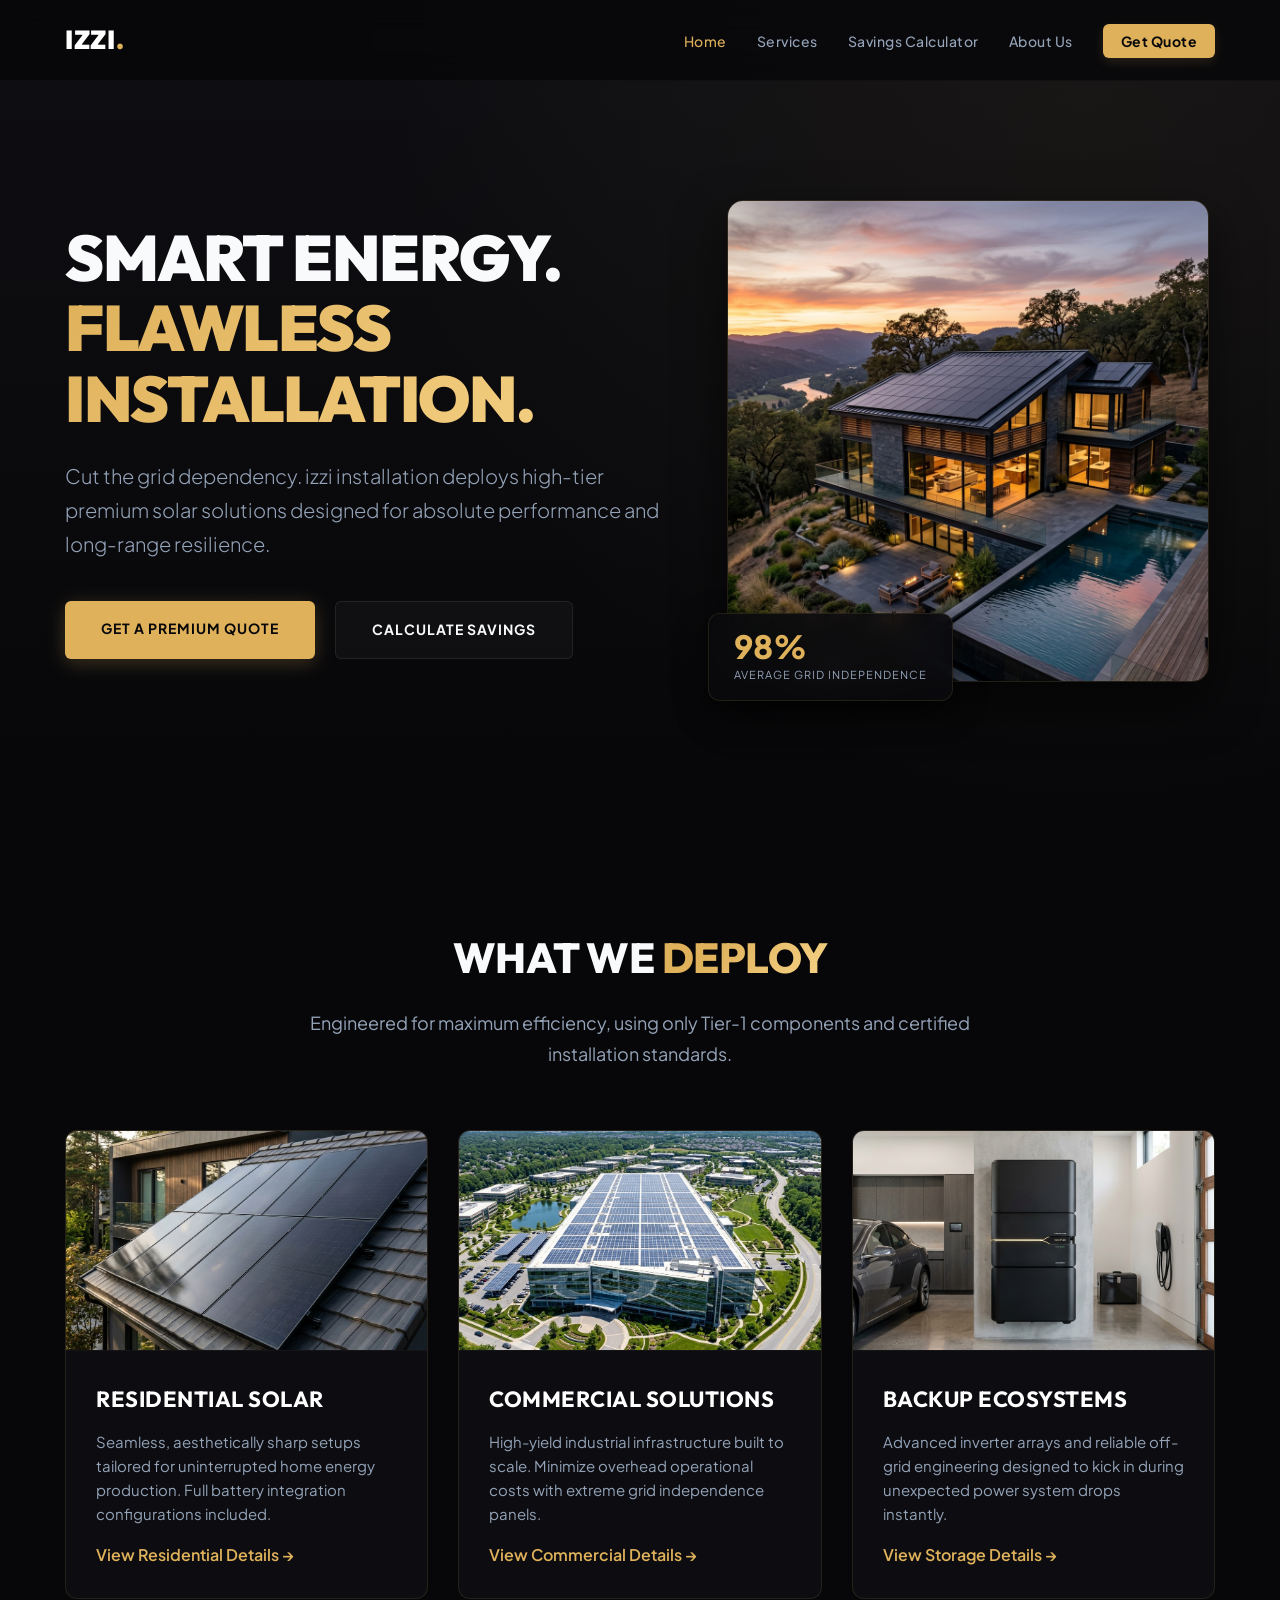
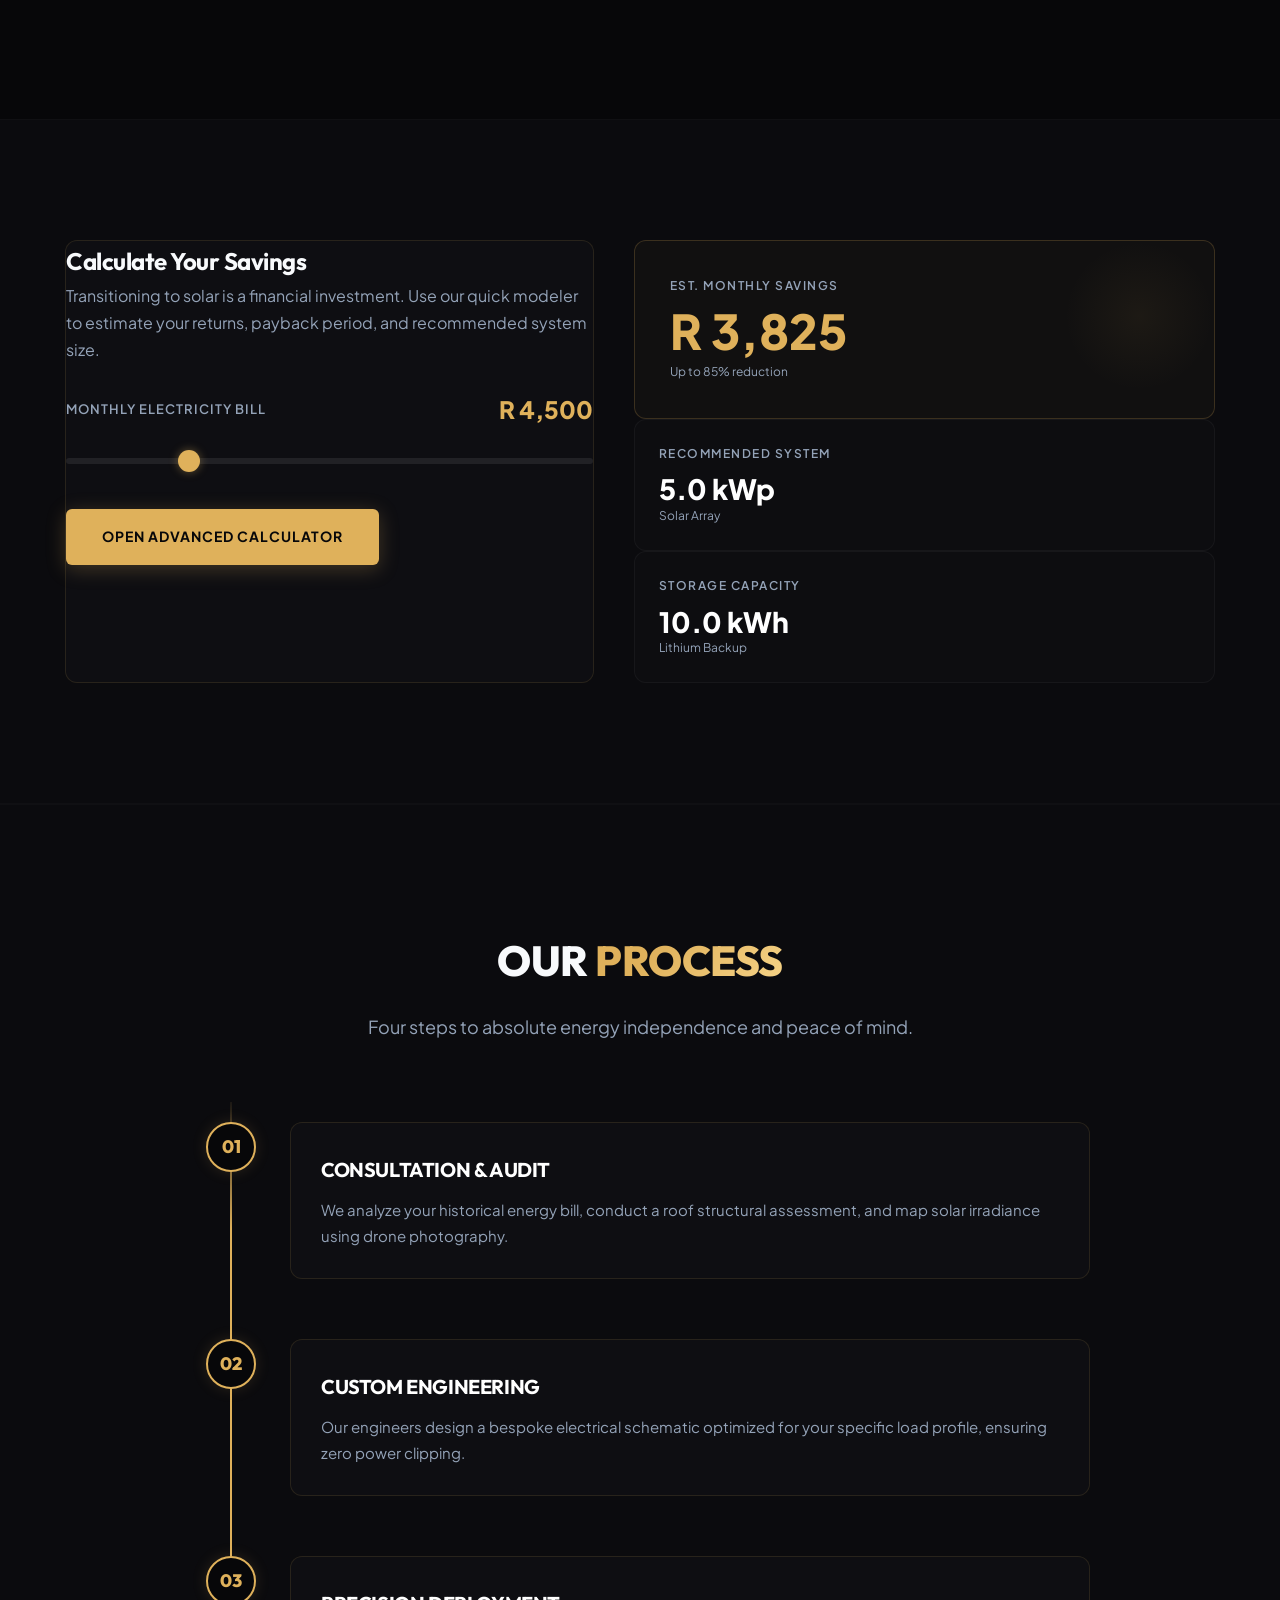
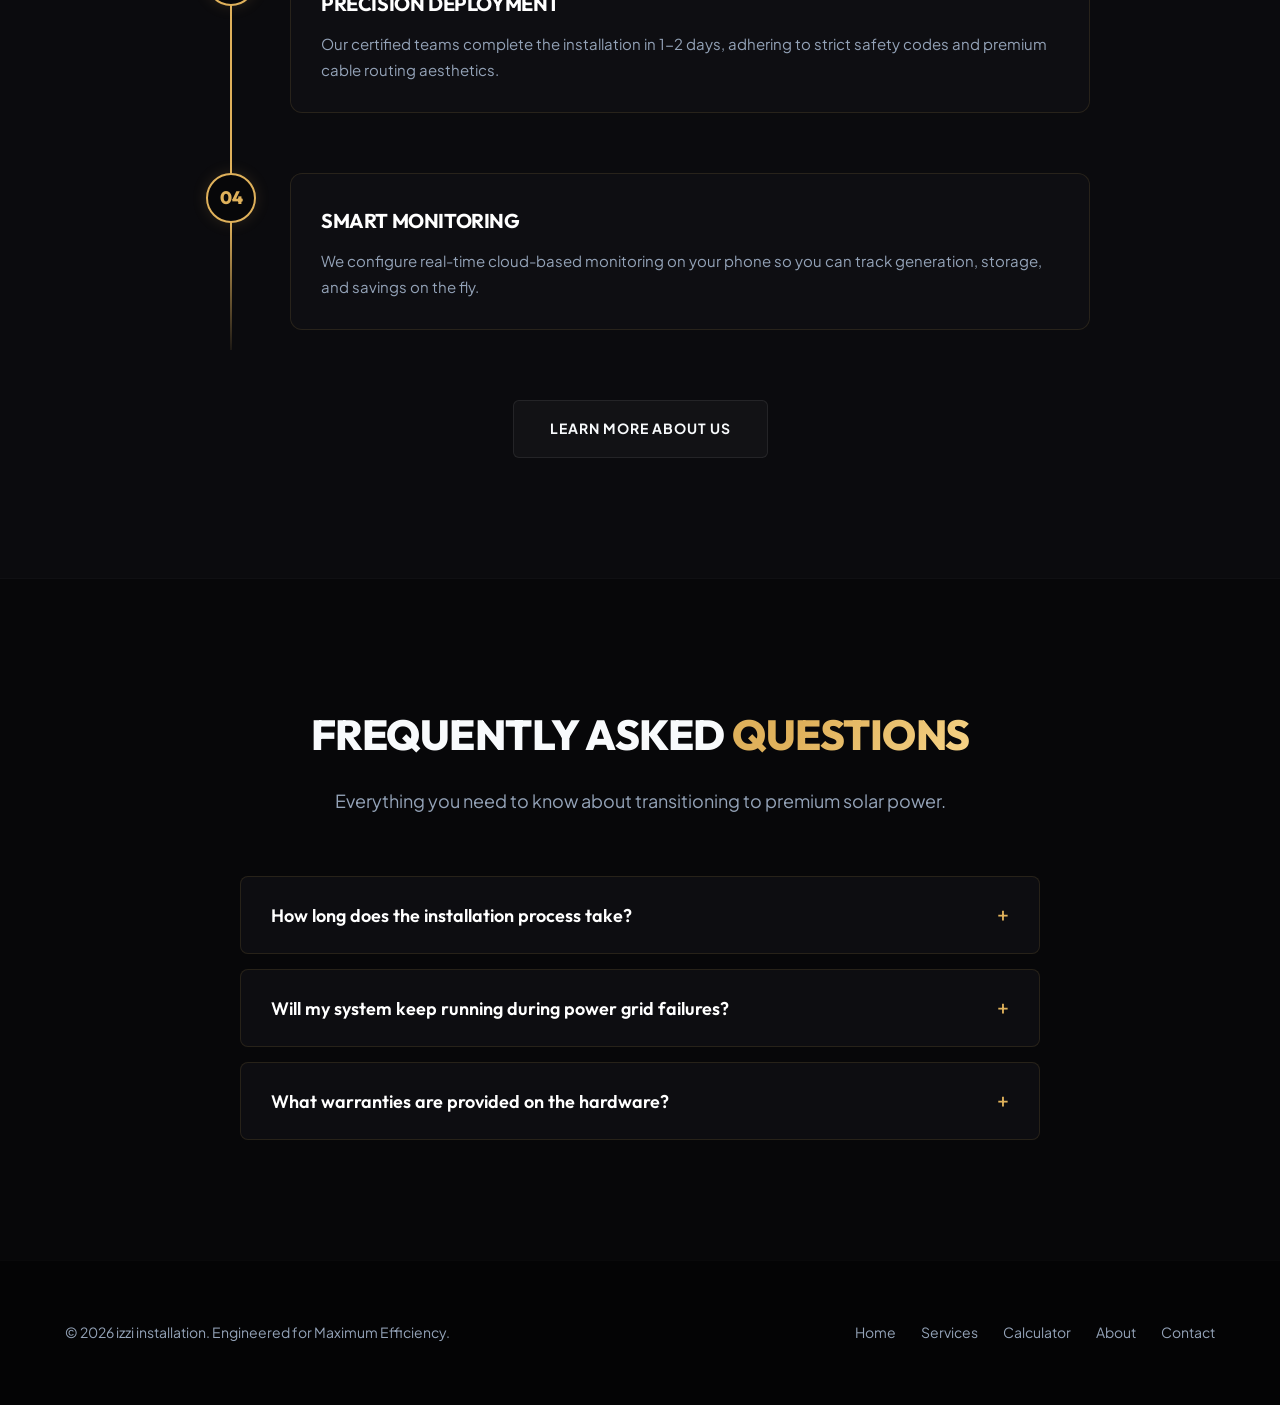
==== commit acf4fb48: "Convert website to a premium multi-page experience with a luxury Champagne Gold & Obsidian Slate col" ====
--- a/index.html
+++ b/index.html
@@ -14,14 +14,14 @@
     <!-- Header & Navigation -->
     <header class="site-header">
         <div class="header-container">
-            <div class="logo"><a href="#">izzi<span>.</span></a></div>
+            <div class="logo"><a href="index.html">izzi<span>.</span></a></div>
             <nav class="main-nav">
                 <ul>
-                    <li><a href="#services">Services</a></li>
-                    <li><a href="#calculator">Savings Calculator</a></li>
-                    <li><a href="#process">Our Process</a></li>
-                    <li><a href="#faq">FAQ</a></li>
-                    <li><a href="#contact" class="nav-cta">Get Quote</a></li>
+                    <li><a href="index.html" class="active">Home</a></li>
+                    <li><a href="services.html">Services</a></li>
+                    <li><a href="calculator.html">Savings Calculator</a></li>
+                    <li><a href="about.html">About Us</a></li>
+                    <li><a href="contact.html" class="nav-cta">Get Quote</a></li>
                 </ul>
             </nav>
         </div>
@@ -34,8 +34,8 @@
                 <h1>Smart Energy.<span>Flawless Installation.</span></h1>
                 <p>Cut the grid dependency. izzi installation deploys high-tier premium solar solutions designed for absolute performance and long-range resilience.</p>
                 <div class="hero-actions">
-                    <a href="#contact" class="btn-primary">Get a Premium Quote</a>
-                    <a href="#calculator" class="btn-secondary">Calculate Savings</a>
+                    <a href="contact.html" class="btn-primary">Get a Premium Quote</a>
+                    <a href="calculator.html" class="btn-secondary">Calculate Savings</a>
                 </div>
             </div>
             <div class="hero-image-container">
@@ -50,31 +50,66 @@
         </div>
     </section>
 
-    <!-- Interactive Solar Savings Calculator -->
+    <!-- Services Summary -->
+    <section id="services" class="section-padding services-section">
+        <div class="container">
+            <div class="section-header">
+                <h2 class="section-title">What We <span>Deploy</span></h2>
+                <p class="section-subtitle">Engineered for maximum efficiency, using only Tier-1 components and certified installation standards.</p>
+            </div>
+            <div class="grid-3">
+                <!-- Service 1 -->
+                <div class="card service-card">
+                    <div class="card-image-wrapper">
+                        <img src="assets/residential_solar.png" alt="Residential Solar" class="card-image">
+                    </div>
+                    <div class="card-content">
+                        <h3>Residential Solar</h3>
+                        <p>Seamless, aesthetically sharp setups tailored for uninterrupted home energy production. Full battery integration configurations included.</p>
+                        <a href="services.html" class="card-link" style="margin-top: auto; display: inline-block; padding-top: 15px; font-weight: 600;">View Residential Details &rarr;</a>
+                    </div>
+                </div>
+                <!-- Service 2 -->
+                <div class="card service-card">
+                    <div class="card-image-wrapper">
+                        <img src="assets/commercial_solar.png" alt="Commercial Solar" class="card-image">
+                    </div>
+                    <div class="card-content">
+                        <h3>Commercial Solutions</h3>
+                        <p>High-yield industrial infrastructure built to scale. Minimize overhead operational costs with extreme grid independence panels.</p>
+                        <a href="services.html" class="card-link" style="margin-top: auto; display: inline-block; padding-top: 15px; font-weight: 600;">View Commercial Details &rarr;</a>
+                    </div>
+                </div>
+                <!-- Service 3 -->
+                <div class="card service-card">
+                    <div class="card-image-wrapper">
+                        <img src="assets/battery_backup.png" alt="Battery Backup" class="card-image">
+                    </div>
+                    <div class="card-content">
+                        <h3>Backup Ecosystems</h3>
+                        <p>Advanced inverter arrays and reliable off-grid engineering designed to kick in during unexpected power system drops instantly.</p>
+                        <a href="services.html" class="card-link" style="margin-top: auto; display: inline-block; padding-top: 15px; font-weight: 600;">View Storage Details &rarr;</a>
+                    </div>
+                </div>
+            </div>
+        </div>
+    </section>
+
+    <!-- Calculator Summary -->
     <section id="calculator" class="section-padding calculator-section">
         <div class="container">
-            <div class="section-header">
-                <h2 class="section-title">Calculate Your <span>Savings</span></h2>
-                <p class="section-subtitle">Slide to your average monthly electricity bill and see what a premium solar setup can do.</p>
-            </div>
-            
             <div class="calculator-grid">
                 <div class="calculator-inputs card">
-                    <h3>Configure Your Profile</h3>
+                    <h2>Calculate Your <span>Savings</span></h2>
+                    <p style="color: var(--text-muted); margin-bottom: 25px;">Transitioning to solar is a financial investment. Use our quick modeler to estimate your returns, payback period, and recommended system size.</p>
                     <div class="input-group">
                         <div class="slider-header">
                             <label for="bill-slider">Monthly Electricity Bill</label>
                             <span class="slider-value">R <span id="bill-val-display">4,500</span></span>
                         </div>
                         <input type="range" id="bill-slider" min="1500" max="15000" step="500" value="4500" class="custom-slider">
-                        <div class="slider-labels">
-                            <span>R 1,500</span>
-                            <span>R 15,000+</span>
-                        </div>
-                    </div>
-                    <div class="calculator-note">
-                        <p>*Calculations are estimates based on current tariff rates and optimal solar exposure.</p>
-                    </div>
+                    </div>
+                    <a href="calculator.html" class="btn-primary" style="text-align: center;">Open Advanced Calculator</a>
                 </div>
 
                 <div class="calculator-results">
@@ -94,53 +129,6 @@
                             <span class="result-value-small"><span id="battery-size">10.0</span> kWh</span>
                             <span class="result-meta">Lithium Backup</span>
                         </div>
-                        <div class="result-card full-width">
-                            <span class="result-label">Estimated Payback Period</span>
-                            <span class="result-value-small"><span id="payback-years">4.8</span> Years</span>
-                            <span class="result-meta">Return on Investment</span>
-                        </div>
-                    </div>
-                </div>
-            </div>
-        </div>
-    </section>
-
-    <!-- Services / Hardware Showcase -->
-    <section id="services" class="section-padding services-section">
-        <div class="container">
-            <div class="section-header">
-                <h2 class="section-title">What We <span>Deploy</span></h2>
-                <p class="section-subtitle">Engineered for maximum efficiency, using only Tier-1 components and certified installation standards.</p>
-            </div>
-            <div class="grid-3">
-                <!-- Service 1 -->
-                <div class="card service-card">
-                    <div class="card-image-wrapper">
-                        <img src="assets/residential_solar.png" alt="Residential Solar" class="card-image">
-                    </div>
-                    <div class="card-content">
-                        <h3>Residential Solar</h3>
-                        <p>Seamless, aesthetically sharp setups tailored for uninterrupted home energy production. Full battery integration configurations included.</p>
-                    </div>
-                </div>
-                <!-- Service 2 -->
-                <div class="card service-card">
-                    <div class="card-image-wrapper">
-                        <img src="assets/commercial_solar.png" alt="Commercial Solar" class="card-image">
-                    </div>
-                    <div class="card-content">
-                        <h3>Commercial Solutions</h3>
-                        <p>High-yield industrial infrastructure built to scale. Minimize overhead operational costs with extreme grid independence panels.</p>
-                    </div>
-                </div>
-                <!-- Service 3 -->
-                <div class="card service-card">
-                    <div class="card-image-wrapper">
-                        <img src="assets/battery_backup.png" alt="Battery Backup" class="card-image">
-                    </div>
-                    <div class="card-content">
-                        <h3>Backup Ecosystems</h3>
-                        <p>Advanced inverter arrays and reliable off-grid engineering designed to kick in during unexpected power system drops instantly.</p>
                     </div>
                 </div>
             </div>
@@ -184,6 +172,9 @@
                         <p>We configure real-time cloud-based monitoring on your phone so you can track generation, storage, and savings on the fly.</p>
                     </div>
                 </div>
+            </div>
+            <div style="text-align: center; margin-top: 50px;">
+                <a href="about.html" class="btn-secondary">Learn More About Us</a>
             </div>
         </div>
     </section>
@@ -226,47 +217,6 @@
                         <p>We source only Tier-1 equipment: Solar panels come with a 25-year linear output warranty, hybrid inverters carry a 5 to 10-year warranty, and lithium batteries feature a 10-year (or 6,000 cycle) warranty. We also provide a 2-year warranty on our installation workmanship.</p>
                     </div>
                 </div>
-
-                <div class="faq-item">
-                    <button class="faq-question">
-                        <span>How much maintenance do solar panels require?</span>
-                        <span class="faq-icon">+</span>
-                    </button>
-                    <div class="faq-answer">
-                        <p>Very little. Because there are no moving parts, maintenance is minimal. We recommend a gentle wash of the panels every 6 months to remove dust or leaves, which ensures they continue operating at peak efficiency.</p>
-                    </div>
-                </div>
-            </div>
-        </div>
-    </section>
-
-    <!-- Contact Form Section -->
-    <section id="contact" class="section-padding contact-section">
-        <div class="container">
-            <div class="section-header">
-                <h2 class="section-title">Initiate Your <span>Switch</span></h2>
-                <p class="section-subtitle">Fill out the form below, and our engineering team will compile a customized solar design proposal for your property.</p>
-            </div>
-            <div class="form-container">
-                <form onsubmit="event.preventDefault(); alert('Thank you! Your custom energy profile request has been received. Our engineering team will contact you shortly.');">
-                    <div class="form-group">
-                        <label for="client-name">Your Full Name</label>
-                        <input id="client-name" type="text" placeholder="John Doe" required>
-                    </div>
-                    <div class="form-group">
-                        <label for="client-email">Secure Contact Email</label>
-                        <input id="client-email" type="email" placeholder="john@example.com" required>
-                    </div>
-                    <div class="form-group">
-                        <label for="client-phone">Phone Number</label>
-                        <input id="client-phone" type="tel" placeholder="+27 82 123 4567" required>
-                    </div>
-                    <div class="form-group">
-                        <label for="client-message">Property Energy Requirements</label>
-                        <textarea id="client-message" rows="5" placeholder="Tell us about your current monthly power bill, property type, or specific backup needs..." required></textarea>
-                    </div>
-                    <button class="btn-primary form-submit-btn" type="submit">Analyze My Property</button>
-                </form>
             </div>
         </div>
     </section>
@@ -276,10 +226,11 @@
         <div class="container">
             <p>&copy; 2026 izzi installation. Engineered for Maximum Efficiency.</p>
             <div class="footer-links">
-                <a href="#services">Services</a>
-                <a href="#calculator">Calculator</a>
-                <a href="#process">Process</a>
-                <a href="#faq">FAQ</a>
+                <a href="index.html">Home</a>
+                <a href="services.html">Services</a>
+                <a href="calculator.html">Calculator</a>
+                <a href="about.html">About</a>
+                <a href="contact.html">Contact</a>
             </div>
         </div>
     </footer>
@@ -292,7 +243,6 @@
         const savingsVal = document.getElementById('savings-val');
         const systemSize = document.getElementById('system-size');
         const batterySize = document.getElementById('battery-size');
-        const paybackYears = document.getElementById('payback-years');
 
         function formatNumber(num) {
             return num.toString().replace(/\B(?=(\d{3})+(?!\d))/g, ",");
@@ -309,27 +259,17 @@
             savingsVal.textContent = formatNumber(savings);
 
             // 2. Recommended System Size (kWp)
-            // Roughly: R1500 bill = 1.5kWp system
             const kWp = (bill / 900).toFixed(1);
             systemSize.textContent = kWp;
 
             // 3. Storage Capacity (kWh)
-            // Roughly: double the kWp for normal day/night backup ratio
             const kWh = (kWp * 2).toFixed(1);
             batterySize.textContent = kWh;
-
-            // 4. Payback Period (years)
-            // Est. System Cost: R16,500 per kWp + R11,000 per kWh of battery
-            const systemCost = (parseFloat(kWp) * 16500) + (parseFloat(kWh) * 11000);
-            const annualSavings = savings * 12;
-            const payback = (systemCost / annualSavings).toFixed(1);
-            paybackYears.textContent = payback;
         }
 
         billSlider.addEventListener('input', calculateSolar);
         // Run initial calculation
         calculateSolar();
-
 
         // --- FAQ Accordion Logic ---
         const faqItems = document.querySelectorAll('.faq-item');
--- a/style.css
+++ b/style.css
@@ -2,22 +2,23 @@
 Theme Name: izzi installation Custom Theme
 Author: Custom Developer
 Description: A highly sophisticated, high-contrast theme designed for a premier solar installation business.
-Version: 2.0
+Version: 3.0
 License: GNU General Public License v2 or later
 Text Domain: izzi-installation
 */
 
 :root {
-    --bg-dark: #09090b;
-    --bg-card: rgba(20, 20, 23, 0.6);
-    --solar-gold: #d4af37;
-    --solar-glow: #f3d060;
-    --text-white: #f4f4f5;
-    --text-muted: #a1a1aa;
+    --bg-dark: #070709;
+    --bg-light-dark: #0f0f13;
+    --bg-card: rgba(18, 18, 22, 0.65);
+    --solar-gold: #dfb15b; /* Champagne Gold */
+    --solar-glow: #f7d488; /* Glowing Champagne Gold */
+    --text-white: #f8fafc; /* Off-White Linen */
+    --text-muted: #94a3b8; /* Muted Slate Grey */
     --pure-white: #ffffff;
-    --border-color: rgba(212, 175, 55, 0.15);
-    --border-hover: rgba(212, 175, 55, 0.4);
-    --glass-bg: rgba(15, 15, 18, 0.85);
+    --border-color: rgba(223, 177, 91, 0.12); /* Gold border with low alpha */
+    --border-hover: rgba(223, 177, 91, 0.35); /* Gold border with higher alpha */
+    --glass-bg: rgba(11, 11, 14, 0.9);
 }
 
 * {
@@ -62,8 +63,8 @@
 
 /* Header & Navigation */
 .site-header {
-    background-color: rgba(9, 9, 11, 0.8);
-    border-bottom: 1px solid rgba(255, 255, 255, 0.05);
+    background-color: rgba(7, 7, 9, 0.8);
+    border-bottom: 1px solid rgba(255, 255, 255, 0.03);
     position: fixed;
     width: 100%;
     top: 0;
@@ -108,7 +109,7 @@
     letter-spacing: 0.5px;
 }
 
-.main-nav a:hover {
+.main-nav a:hover, .main-nav a.active {
     color: var(--solar-gold);
 }
 
@@ -118,14 +119,45 @@
     padding: 8px 18px;
     border-radius: 6px;
     font-weight: 700;
-    box-shadow: 0 4px 12px rgba(212, 175, 55, 0.2);
+    box-shadow: 0 4px 12px rgba(223, 177, 91, 0.15);
 }
 
 .main-nav .nav-cta:hover {
     background: var(--solar-glow);
     color: var(--bg-dark);
     transform: translateY(-1px);
-    box-shadow: 0 6px 16px rgba(212, 175, 55, 0.4);
+    box-shadow: 0 6px 16px rgba(223, 177, 91, 0.3);
+}
+
+/* Page Header (Subpages) */
+.page-header {
+    padding: 160px 0 60px 0;
+    background: linear-gradient(180deg, var(--bg-light-dark) 0%, var(--bg-dark) 100%);
+    border-bottom: 1px solid rgba(255, 255, 255, 0.03);
+    text-align: center;
+}
+
+.page-header h1 {
+    font-size: 52px;
+    font-weight: 800;
+    text-transform: uppercase;
+    margin-bottom: 15px;
+    letter-spacing: -1px;
+}
+
+.page-header h1 span {
+    color: var(--solar-gold);
+    background: linear-gradient(135deg, var(--solar-gold) 0%, var(--solar-glow) 100%);
+    -webkit-background-clip: text;
+    -webkit-text-fill-color: transparent;
+}
+
+.page-header p {
+    color: var(--text-muted);
+    font-size: 18px;
+    max-width: 600px;
+    margin: 0 auto;
+    font-weight: 300;
 }
 
 /* Section Common Headers */
@@ -159,11 +191,11 @@
     font-size: 18px;
 }
 
-/* Hero Section (Split Layout) */
+/* Hero Section */
 .hero {
-    padding: 180px 0 120px 0;
-    background: radial-gradient(circle at 90% 10%, rgba(212,175,55,0.06) 0%, rgba(9,9,11,0) 60%),
-                linear-gradient(180deg, #0f0f12 0%, #09090b 100%);
+    padding: 200px 0 120px 0;
+    background: radial-gradient(circle at 85% 15%, rgba(223, 177, 91, 0.05) 0%, rgba(7,7,9,0) 55%),
+                linear-gradient(180deg, var(--bg-light-dark) 0%, var(--bg-dark) 100%);
     position: relative;
     overflow: hidden;
 }
@@ -223,18 +255,18 @@
     display: inline-block;
     border: none;
     cursor: pointer;
-    box-shadow: 0 4px 20px rgba(212, 175, 55, 0.3);
+    box-shadow: 0 4px 20px rgba(223, 177, 91, 0.25);
     transition: all 0.3s cubic-bezier(0.16, 1, 0.3, 1);
 }
 
 .btn-primary:hover {
     background-color: var(--solar-glow);
     transform: translateY(-2px);
-    box-shadow: 0 8px 30px rgba(212, 175, 55, 0.5);
+    box-shadow: 0 8px 30px rgba(223, 177, 91, 0.45);
 }
 
 .btn-secondary {
-    background-color: rgba(255, 255, 255, 0.05);
+    background-color: rgba(255, 255, 255, 0.03);
     color: var(--text-white);
     padding: 16px 36px;
     font-weight: 700;
@@ -243,12 +275,12 @@
     letter-spacing: 1px;
     border-radius: 6px;
     display: inline-block;
-    border: 1px solid rgba(255, 255, 255, 0.1);
+    border: 1px solid rgba(255, 255, 255, 0.08);
     transition: all 0.3s cubic-bezier(0.16, 1, 0.3, 1);
 }
 
 .btn-secondary:hover {
-    background-color: rgba(255, 255, 255, 0.1);
+    background-color: rgba(255, 255, 255, 0.08);
     border-color: var(--solar-gold);
     transform: translateY(-2px);
 }
@@ -264,7 +296,7 @@
     border-radius: 16px;
     overflow: visible;
     border: 1px solid var(--border-color);
-    box-shadow: 0 20px 50px rgba(0, 0, 0, 0.5);
+    box-shadow: 0 20px 50px rgba(0, 0, 0, 0.6);
 }
 
 .hero-image {
@@ -282,16 +314,17 @@
 
 .hero-badge {
     position: absolute;
-    bottom: -25px;
-    left: -25px;
+    bottom: -20px;
+    left: -20px;
     background: var(--glass-bg);
     border: 1px solid var(--border-color);
     padding: 15px 25px;
     border-radius: 12px;
     display: flex;
     flex-direction: column;
-    box-shadow: 0 10px 30px rgba(0,0,0,0.6);
-    backdrop-filter: blur(8px);
+    box-shadow: 0 10px 30px rgba(0,0,0,0.7);
+    backdrop-filter: blur(12px);
+    -webkit-backdrop-filter: blur(12px);
 }
 
 .badge-number {
@@ -321,14 +354,109 @@
 
 .card:hover {
     border-color: var(--border-hover);
-    box-shadow: 0 12px 40px rgba(212, 175, 55, 0.08);
-}
-
-/* Savings Calculator Section */
+    box-shadow: 0 12px 40px rgba(223, 177, 91, 0.05);
+}
+
+/* Services Detail Page Layout */
+.service-detail-row {
+    display: grid;
+    grid-template-columns: 1fr 1fr;
+    gap: 60px;
+    align-items: center;
+    margin-bottom: 120px;
+}
+
+.service-detail-row:last-child {
+    margin-bottom: 0;
+}
+
+.service-detail-row.reverse {
+    direction: rtl;
+}
+
+.service-detail-row.reverse .service-detail-content,
+.service-detail-row.reverse .service-detail-image-wrapper {
+    direction: ltr;
+}
+
+.service-detail-image-wrapper {
+    border-radius: 16px;
+    overflow: hidden;
+    border: 1px solid var(--border-color);
+    box-shadow: 0 20px 50px rgba(0, 0, 0, 0.5);
+}
+
+.service-detail-image {
+    width: 100%;
+    height: auto;
+    display: block;
+    transition: transform 0.6s cubic-bezier(0.16, 1, 0.3, 1);
+}
+
+.service-detail-image-wrapper:hover .service-detail-image {
+    transform: scale(1.03);
+}
+
+.service-tag {
+    display: inline-block;
+    background: rgba(223, 177, 91, 0.08);
+    color: var(--solar-gold);
+    padding: 4px 12px;
+    border-radius: 20px;
+    font-size: 12px;
+    font-weight: 700;
+    text-transform: uppercase;
+    letter-spacing: 1px;
+    margin-bottom: 15px;
+    border: 1px solid rgba(223, 177, 91, 0.15);
+}
+
+.service-detail-content h2 {
+    font-size: 36px;
+    font-weight: 800;
+    text-transform: uppercase;
+    margin-bottom: 20px;
+    color: var(--pure-white);
+}
+
+.service-lead {
+    font-size: 18px;
+    color: var(--text-white);
+    font-weight: 500;
+    margin-bottom: 20px;
+}
+
+.service-detail-content p {
+    color: var(--text-muted);
+    margin-bottom: 20px;
+}
+
+.service-specs-list {
+    list-style: none;
+    margin-bottom: 30px;
+}
+
+.service-specs-list li {
+    position: relative;
+    padding-left: 25px;
+    margin-bottom: 12px;
+    color: var(--text-muted);
+    font-size: 15px;
+}
+
+.service-specs-list li::before {
+    content: '✓';
+    position: absolute;
+    left: 0;
+    color: var(--solar-gold);
+    font-weight: 700;
+}
+
+/* Advanced Calculator Page Layout */
 .calculator-section {
-    background: #0d0d11;
-    border-top: 1px solid rgba(255, 255, 255, 0.03);
-    border-bottom: 1px solid rgba(255, 255, 255, 0.03);
+    background: #0b0b0e;
+    border-top: 1px solid rgba(255, 255, 255, 0.02);
+    border-bottom: 1px solid rgba(255, 255, 255, 0.02);
 }
 
 .calculator-grid {
@@ -338,23 +466,28 @@
     align-items: stretch;
 }
 
-.calculator-inputs {
+.calculator-large-grid {
+    display: grid;
+    grid-template-columns: 1fr 1.1fr;
+    gap: 40px;
+}
+
+.calculator-panel {
     padding: 40px;
-    display: flex;
-    flex-direction: column;
-    justify-content: center;
-}
-
-.calculator-inputs h3 {
+}
+
+.calculator-panel h2 {
     font-size: 24px;
-    margin-bottom: 30px;
+    margin-bottom: 35px;
     text-transform: uppercase;
     letter-spacing: 0.5px;
     color: var(--pure-white);
+    border-bottom: 1px solid var(--border-color);
+    padding-bottom: 15px;
 }
 
 .input-group {
-    margin-bottom: 30px;
+    margin-bottom: 35px;
 }
 
 .slider-header {
@@ -383,7 +516,7 @@
     width: 100%;
     height: 6px;
     border-radius: 3px;
-    background: rgba(255, 255, 255, 0.1);
+    background: rgba(255, 255, 255, 0.08);
     outline: none;
     margin-bottom: 10px;
 }
@@ -396,7 +529,7 @@
     border-radius: 50%;
     background: var(--solar-gold);
     cursor: pointer;
-    box-shadow: 0 0 10px rgba(212, 175, 55, 0.5);
+    box-shadow: 0 0 10px rgba(223, 177, 91, 0.4);
     transition: transform 0.1s, background-color 0.1s;
 }
 
@@ -412,7 +545,7 @@
     background: var(--solar-gold);
     cursor: pointer;
     border: none;
-    box-shadow: 0 0 10px rgba(212, 175, 55, 0.5);
+    box-shadow: 0 0 10px rgba(223, 177, 91, 0.4);
     transition: transform 0.1s, background-color 0.1s;
 }
 
@@ -428,22 +561,80 @@
     color: var(--text-muted);
 }
 
-.calculator-note {
+.calculator-options-group {
+    margin-bottom: 30px;
+}
+
+.group-label {
+    display: block;
+    font-weight: 600;
+    text-transform: uppercase;
     font-size: 12px;
-    color: var(--text-muted);
-    font-style: italic;
-}
-
-/* Results display */
-.calculator-results {
+    letter-spacing: 1px;
+    color: var(--text-muted);
+    margin-bottom: 15px;
+}
+
+.options-grid {
+    display: grid;
+    grid-template-columns: 1fr 1fr;
+    gap: 15px;
+}
+
+.options-grid.grid-3-options {
+    grid-template-columns: 1fr 1fr 1fr;
+}
+
+.option-button {
+    background: rgba(255, 255, 255, 0.01);
+    border: 1px solid rgba(255, 255, 255, 0.05);
+    border-radius: 8px;
+    padding: 15px;
+    text-align: center;
+    cursor: pointer;
+    display: flex;
+    flex-direction: column;
+    align-items: center;
+    justify-content: center;
+    transition: all 0.3s cubic-bezier(0.16, 1, 0.3, 1);
+}
+
+.option-button:hover {
+    border-color: rgba(223, 177, 91, 0.25);
+    background: rgba(255, 255, 255, 0.03);
+}
+
+.option-button.active {
+    border-color: var(--solar-gold);
+    background: rgba(223, 177, 91, 0.05);
+    box-shadow: 0 0 15px rgba(223, 177, 91, 0.08);
+}
+
+.option-button span {
+    font-weight: 700;
+    font-size: 13px;
+    color: var(--pure-white);
+    text-transform: uppercase;
+    letter-spacing: 0.5px;
+}
+
+.option-button small {
+    font-size: 10px;
+    color: var(--text-muted);
+    margin-top: 4px;
+    line-height: 1.2;
+}
+
+/* Results Display */
+.calculator-results-panel {
     display: flex;
     flex-direction: column;
     gap: 20px;
 }
 
 .result-card {
-    background: rgba(255, 255, 255, 0.02);
-    border: 1px solid rgba(255, 255, 255, 0.05);
+    background: rgba(255, 255, 255, 0.01);
+    border: 1px solid rgba(255, 255, 255, 0.04);
     border-radius: 12px;
     padding: 24px;
     display: flex;
@@ -452,8 +643,8 @@
 }
 
 .result-card.highlight {
-    background: rgba(212, 175, 55, 0.04);
-    border: 1px solid rgba(212, 175, 55, 0.25);
+    background: rgba(223, 177, 91, 0.03);
+    border: 1px solid rgba(223, 177, 91, 0.2);
     padding: 35px;
     position: relative;
     overflow: hidden;
@@ -466,7 +657,7 @@
     right: 0;
     width: 150px;
     height: 150px;
-    background: radial-gradient(circle, rgba(212,175,55,0.08) 0%, rgba(0,0,0,0) 70%);
+    background: radial-gradient(circle, rgba(223,177,91,0.06) 0%, rgba(0,0,0,0) 70%);
     pointer-events: none;
 }
 
@@ -499,17 +690,82 @@
     color: var(--text-muted);
 }
 
-.result-sub-grid {
+.calculator-specs-grid {
     display: grid;
     grid-template-columns: 1fr 1fr;
     gap: 20px;
 }
 
-.result-card.full-width {
-    grid-column: span 2;
-}
-
-/* Services / Hardware Showcase */
+.full-width-btn {
+    width: 100%;
+    text-align: center;
+}
+
+/* Pure CSS/JS Savings Graph */
+.graph-card {
+    padding: 30px !important;
+}
+
+.graph-card h3 {
+    font-size: 18px;
+    text-transform: uppercase;
+    margin-bottom: 25px;
+    color: var(--pure-white);
+    font-weight: 700;
+    letter-spacing: 0.5px;
+}
+
+.graph-container {
+    display: grid;
+    grid-template-columns: repeat(4, 1fr);
+    gap: 20px;
+    height: 180px;
+    align-items: flex-end;
+    border-bottom: 1px solid rgba(255, 255, 255, 0.08);
+    padding-bottom: 10px;
+    margin-bottom: 15px;
+}
+
+.graph-bar-wrapper {
+    display: flex;
+    flex-direction: column;
+    align-items: center;
+    height: 100%;
+    justify-content: flex-end;
+}
+
+.graph-bar {
+    width: 100%;
+    background: linear-gradient(360deg, rgba(223, 177, 91, 0.05) 0%, var(--solar-gold) 100%);
+    border-radius: 4px 4px 0 0;
+    position: relative;
+    transition: height 0.6s cubic-bezier(0.16, 1, 0.3, 1);
+    display: flex;
+    justify-content: center;
+}
+
+.bar-value {
+    position: absolute;
+    top: -25px;
+    font-size: 12px;
+    font-weight: 700;
+    color: var(--solar-gold);
+    white-space: nowrap;
+}
+
+.bar-label {
+    font-size: 12px;
+    color: var(--text-muted);
+    margin-top: 8px;
+}
+
+.graph-note {
+    font-size: 11px;
+    color: var(--text-muted);
+    font-style: italic;
+}
+
+/* Services Showcase (Grid Layout) */
 .grid-3 {
     display: grid;
     grid-template-columns: repeat(auto-fit, minmax(320px, 1fr));
@@ -528,7 +784,7 @@
     width: 100%;
     height: 220px;
     overflow: hidden;
-    border-bottom: 1px solid rgba(255, 255, 255, 0.05);
+    border-bottom: 1px solid rgba(255, 255, 255, 0.03);
 }
 
 .card-image {
@@ -564,11 +820,11 @@
     line-height: 1.6;
 }
 
-/* Our Process Timeline */
+/* Process Timeline */
 .process-section {
-    background-color: #0d0d11;
-    border-top: 1px solid rgba(255, 255, 255, 0.03);
-    border-bottom: 1px solid rgba(255, 255, 255, 0.03);
+    background-color: #0b0b0e;
+    border-top: 1px solid rgba(255, 255, 255, 0.02);
+    border-bottom: 1px solid rgba(255, 255, 255, 0.02);
 }
 
 .timeline {
@@ -585,7 +841,7 @@
     left: 40px;
     width: 2px;
     height: 100%;
-    background: linear-gradient(to bottom, rgba(212, 175, 55, 0.1) 0%, var(--solar-gold) 15%, var(--solar-gold) 85%, rgba(212, 175, 55, 0.1) 100%);
+    background: linear-gradient(to bottom, rgba(223, 177, 91, 0.08) 0%, var(--solar-gold) 15%, var(--solar-gold) 85%, rgba(223, 177, 91, 0.08) 100%);
 }
 
 .timeline-item {
@@ -615,7 +871,7 @@
     font-family: 'Outfit', sans-serif;
     font-size: 18px;
     z-index: 2;
-    box-shadow: 0 0 15px rgba(212, 175, 55, 0.2);
+    box-shadow: 0 0 15px rgba(223, 177, 91, 0.15);
 }
 
 .timeline-content {
@@ -663,7 +919,7 @@
 
 .faq-item.active {
     border-color: var(--border-hover);
-    background: rgba(212, 175, 55, 0.02);
+    background: rgba(223, 177, 91, 0.02);
 }
 
 .faq-question {
@@ -699,18 +955,232 @@
 }
 
 .faq-item.active .faq-answer {
-    max-height: 200px; /* Large enough to fit content */
+    max-height: 200px;
     padding-bottom: 24px;
 }
 
-/* Contact Section & Form */
-.contact-section {
-    background: linear-gradient(180deg, #09090b 0%, #050507 100%);
+/* About Us Page Layout */
+.about-grid {
+    display: grid;
+    grid-template-columns: 1.1fr 0.9fr;
+    gap: 60px;
+    align-items: flex-start;
+}
+
+.about-lead {
+    font-size: 22px;
+    color: var(--text-white);
+    font-weight: 300;
+    margin-bottom: 25px;
+    line-height: 1.6;
+}
+
+.about-text p {
+    color: var(--text-muted);
+    margin-bottom: 20px;
+}
+
+.about-values {
+    display: flex;
+    flex-direction: column;
+    gap: 20px;
+}
+
+.value-card {
+    padding: 30px;
+}
+
+.value-card h3 {
+    font-size: 18px;
+    text-transform: uppercase;
+    color: var(--solar-gold);
+    margin-bottom: 10px;
+}
+
+.value-card p {
+    color: var(--text-muted);
+    font-size: 14px;
+}
+
+.impact-section {
+    background-color: #0b0b0e;
+    border-top: 1px solid rgba(255, 255, 255, 0.02);
+    border-bottom: 1px solid rgba(255, 255, 255, 0.02);
+}
+
+.impact-card {
+    padding: 40px;
+    text-align: center;
+}
+
+.impact-number {
+    font-size: 56px;
+    font-weight: 800;
+    color: var(--solar-gold);
+    display: block;
+    line-height: 1;
+    margin-bottom: 12px;
+    font-family: 'Outfit', sans-serif;
+}
+
+.impact-label {
+    font-size: 13px;
+    text-transform: uppercase;
+    font-weight: 750;
+    letter-spacing: 1px;
+    color: var(--text-white);
+    display: block;
+    margin-bottom: 15px;
+}
+
+.impact-card p {
+    color: var(--text-muted);
+    font-size: 14px;
+}
+
+.cta-banner {
+    padding: 60px;
+    text-align: center;
+    background: linear-gradient(135deg, rgba(223, 177, 91, 0.03) 0%, rgba(18, 18, 22, 0.8) 100%);
+    border: 1px solid var(--border-color);
+}
+
+.cta-banner h2 {
+    font-size: 38px;
+    text-transform: uppercase;
+    margin-bottom: 15px;
+}
+
+.cta-banner p {
+    color: var(--text-muted);
+    font-size: 18px;
+    max-width: 600px;
+    margin: 0 auto 30px auto;
+}
+
+.cta-banner-buttons {
+    display: flex;
+    gap: 20px;
+    justify-content: center;
+}
+
+/* Contact Page Layout */
+.contact-grid-layout {
+    display: grid;
+    grid-template-columns: 0.95fr 1.05fr;
+    gap: 50px;
+}
+
+.contact-details-card {
+    padding: 40px;
+    height: auto;
+}
+
+.contact-details-card h2 {
+    font-size: 24px;
+    text-transform: uppercase;
+    margin-bottom: 15px;
+    color: var(--pure-white);
+}
+
+.contact-detail-item {
+    display: flex;
+    gap: 20px;
+    margin-bottom: 30px;
+    align-items: flex-start;
+}
+
+.contact-detail-item:last-child {
+    margin-bottom: 0;
+}
+
+.detail-icon {
+    font-size: 20px;
+    color: var(--solar-gold);
+    line-height: 1;
+    width: 44px;
+    height: 44px;
+    background: rgba(223, 177, 91, 0.05);
+    border-radius: 50%;
+    display: flex;
+    align-items: center;
+    justify-content: center;
+    border: 1px solid rgba(223, 177, 91, 0.15);
+    flex-shrink: 0;
+}
+
+.contact-detail-item h3 {
+    font-size: 16px;
+    text-transform: uppercase;
+    margin-bottom: 5px;
+    color: var(--pure-white);
+    font-weight: 700;
+}
+
+.contact-detail-item p {
+    color: var(--text-muted);
+    font-size: 15px;
+}
+
+.contact-detail-item a {
+    color: var(--text-muted);
+}
+
+.contact-detail-item a:hover {
+    color: var(--solar-gold);
+}
+
+.map-card {
+    margin-top: 30px;
+    height: 280px;
+    overflow: hidden;
+}
+
+.map-placeholder {
+    width: 100%;
+    height: 100%;
+    background: linear-gradient(135deg, #121216 0%, #08080a 100%);
+    position: relative;
+    display: flex;
+    align-items: center;
+    justify-content: center;
+}
+
+.map-placeholder::before {
+    content: '';
+    position: absolute;
+    width: 100%;
+    height: 100%;
+    background-image: radial-gradient(var(--border-color) 1.5px, transparent 1.5px);
+    background-size: 20px 20px;
+    opacity: 0.25;
+}
+
+.map-overlay {
+    text-align: center;
+    z-index: 2;
+    background: rgba(7, 7, 9, 0.85);
+    border: 1px solid var(--border-color);
+    padding: 25px 35px;
+    border-radius: 12px;
+    box-shadow: 0 15px 40px rgba(0,0,0,0.6);
+    backdrop-filter: blur(8px);
+}
+
+.map-overlay h3 {
+    font-size: 18px;
+    text-transform: uppercase;
+    color: var(--pure-white);
+    margin-bottom: 5px;
+}
+
+.map-overlay p {
+    color: var(--text-muted);
+    font-size: 14px;
+    margin-bottom: 12px;
 }
 
 .form-container {
-    max-width: 650px;
-    margin: 0 auto;
     background: var(--bg-card);
     padding: 50px;
     border-radius: 16px;
@@ -718,6 +1188,24 @@
     backdrop-filter: blur(12px);
 }
 
+.form-container h2 {
+    font-size: 28px;
+    text-transform: uppercase;
+    margin-bottom: 10px;
+    color: var(--pure-white);
+}
+
+.form-section-title {
+    font-size: 11px;
+    font-weight: 800;
+    text-transform: uppercase;
+    letter-spacing: 2px;
+    color: var(--solar-gold);
+    margin-bottom: 25px;
+    border-bottom: 1px solid rgba(255, 255, 255, 0.05);
+    padding-bottom: 8px;
+}
+
 .form-group {
     margin-bottom: 24px;
 }
@@ -732,22 +1220,64 @@
     color: var(--text-muted);
 }
 
-.form-group input, .form-group textarea {
+.form-group input, .form-group textarea, .form-group select {
     width: 100%;
     padding: 14px 18px;
-    background-color: rgba(9, 9, 11, 0.6);
-    border: 1px solid rgba(255, 255, 255, 0.08);
+    background-color: rgba(7, 7, 9, 0.5);
+    border: 1px solid rgba(255, 255, 255, 0.06);
     color: var(--text-white);
     border-radius: 6px;
-    font-size: 16px;
+    font-size: 15px;
     font-family: inherit;
     transition: all 0.3s;
 }
 
-.form-group input:focus, .form-group textarea:focus {
+.form-group select {
+    appearance: none;
+    background-image: url("data:image/svg+xml;utf8,<svg fill='%23dfb15b' height='24' viewBox='0 0 24 24' width='24' xmlns='http://www.w3.org/2000/svg'><path d='M7 10l5 5 5-5z'/><path d='M0 0h24v24H0z' fill='none'/></svg>");
+    background-repeat: no-repeat;
+    background-position: right 15px center;
+}
+
+.form-group input:focus, .form-group textarea:focus, .form-group select:focus {
     outline: none;
     border-color: var(--solar-gold);
-    box-shadow: 0 0 10px rgba(212, 175, 55, 0.1);
+    box-shadow: 0 0 10px rgba(223, 177, 91, 0.1);
+}
+
+.form-row-2 {
+    display: grid;
+    grid-template-columns: 1fr 1fr;
+    gap: 20px;
+}
+
+.checkbox-group {
+    display: flex;
+    flex-direction: column;
+    gap: 12px;
+}
+
+.checkbox-label {
+    display: flex;
+    align-items: center;
+    gap: 12px;
+    cursor: pointer;
+}
+
+.checkbox-label input[type="checkbox"] {
+    width: 18px;
+    height: 18px;
+    accent-color: var(--solar-gold);
+    cursor: pointer;
+}
+
+.checkbox-label span {
+    font-size: 14px;
+    color: var(--text-muted);
+}
+
+.checkbox-label input[type="checkbox"]:checked + span {
+    color: var(--text-white);
 }
 
 .form-submit-btn {
@@ -757,9 +1287,9 @@
 
 /* Footer */
 .site-footer {
-    background-color: #040406;
-    padding: 50px 0;
-    border-top: 1px solid rgba(255, 255, 255, 0.03);
+    background-color: #040405;
+    padding: 60px 0;
+    border-top: 1px solid rgba(255, 255, 255, 0.02);
 }
 
 .site-footer .container {
@@ -808,8 +1338,24 @@
         left: 20px;
     }
     
-    .calculator-grid {
+    .calculator-grid,
+    .calculator-large-grid,
+    .service-detail-row,
+    .about-grid,
+    .contact-grid-layout {
         grid-template-columns: 1fr;
+    }
+
+    .service-detail-row.reverse {
+        direction: ltr;
+    }
+
+    .contact-info-panel {
+        order: 2;
+    }
+
+    .contact-form-panel {
+        order: 1;
     }
 }
 
@@ -818,12 +1364,20 @@
         padding: 80px 0;
     }
     
+    .page-header {
+        padding: 130px 0 50px 0;
+    }
+    
+    .page-header h1 {
+        font-size: 38px;
+    }
+
     .section-title {
         font-size: 32px;
     }
     
     .hero h1 {
-        font-size: 48px;
+        font-size: 44px;
     }
     
     .header-container {
@@ -831,7 +1385,7 @@
     }
     
     .main-nav ul {
-        display: none; /* In a real app we'd add a hamburger menu, but keeping it clean */
+        display: none; /* Mobile navigation would have a hamburger in a full build */
     }
     
     .timeline::before {
@@ -849,8 +1403,14 @@
         font-size: 15px;
     }
     
-    .form-container {
+    .form-container,
+    .calculator-inputs,
+    .contact-details-card {
         padding: 30px 20px;
+    }
+
+    .options-grid.grid-3-options {
+        grid-template-columns: 1fr;
     }
     
     .site-footer .container {
@@ -858,4 +1418,22 @@
         gap: 20px;
         text-align: center;
     }
+
+    .cta-banner {
+        padding: 40px 20px;
+    }
+
+    .cta-banner h2 {
+        font-size: 28px;
+    }
+
+    .cta-banner-buttons {
+        flex-direction: column;
+        gap: 15px;
+    }
+
+    .form-row-2 {
+        grid-template-columns: 1fr;
+        gap: 0;
+    }
 }
